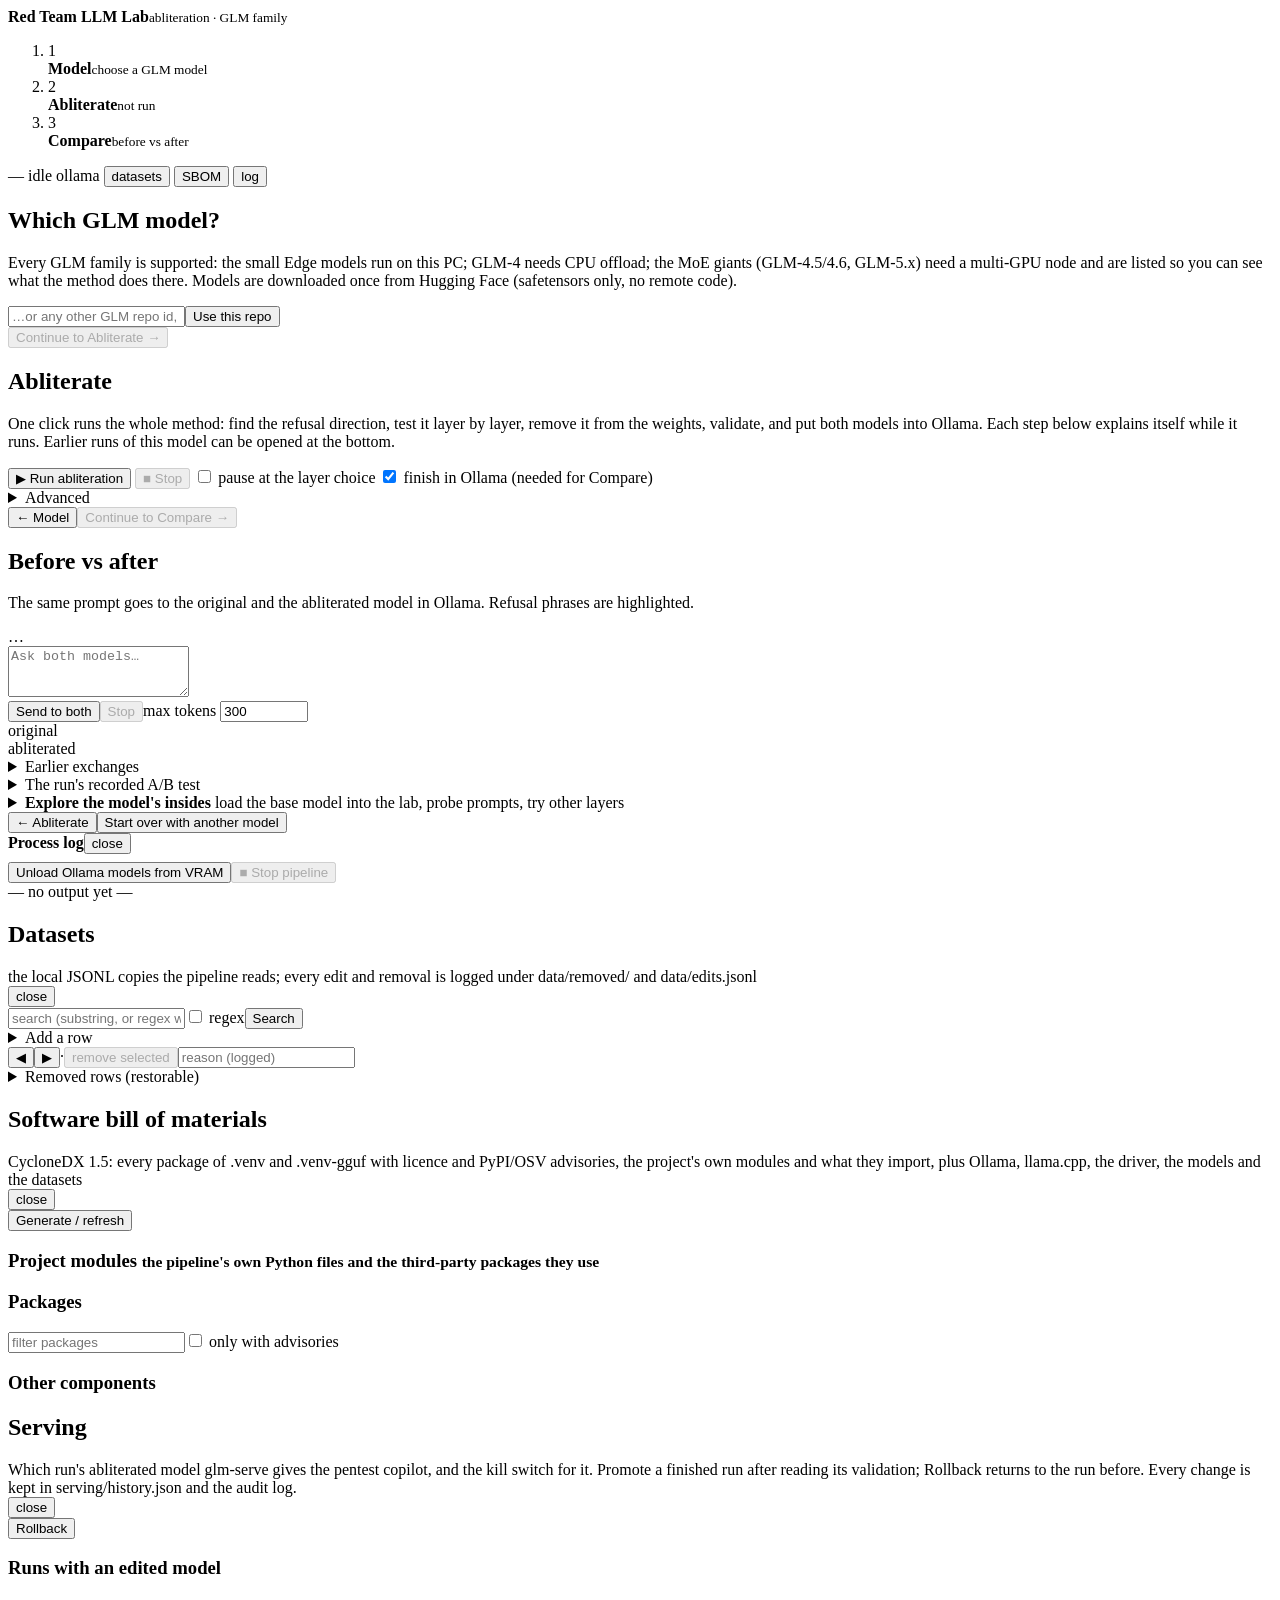
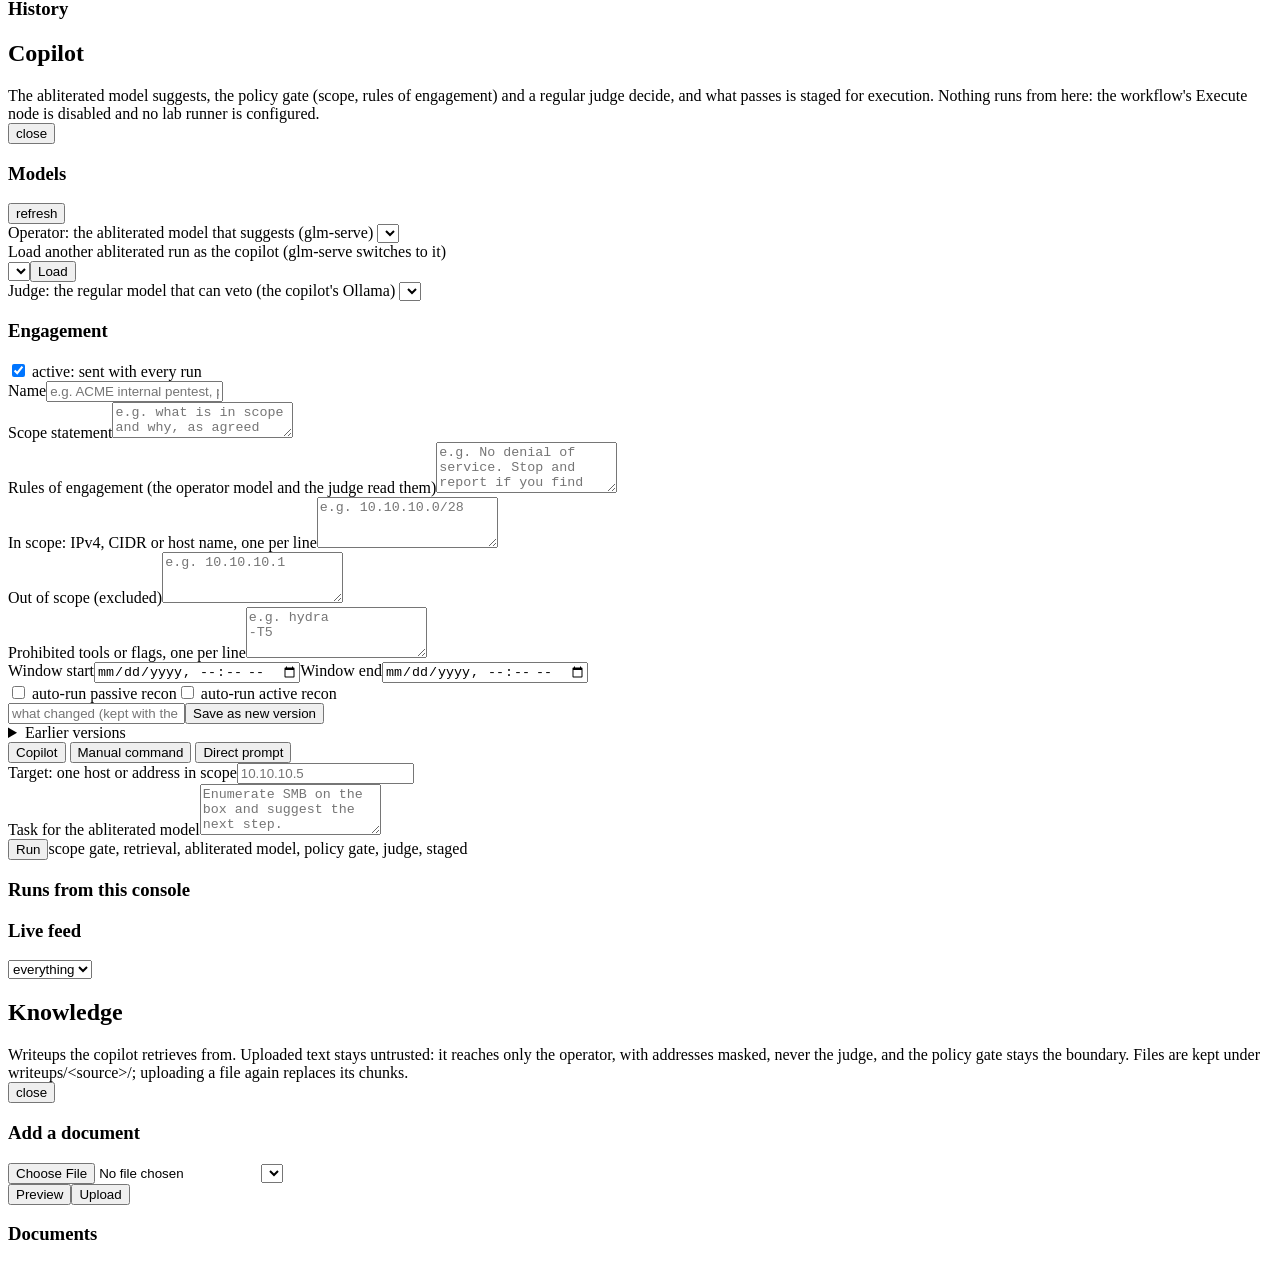
==== app/static/index.html @ 80405870 "console GUI: load an abliterated run as the copilot from the Models card The Models card picked amon" ====
<!doctype html>
<html lang="en">
<head>
<meta charset="utf-8">
<meta name="viewport" content="width=device-width, initial-scale=1">
<title>Red Team LLM Lab</title>
<link rel="stylesheet" href="/static/style.css">
</head>
<body class="wiz">
<div class="tip" id="tip"></div>
<div class="toast" id="toast"></div>

<header class="wizhead">
  <div class="brand"><div class="logo"></div><div><b>Red Team LLM Lab</b><small>abliteration · GLM family</small></div></div>
  <ol class="stages">
    <li data-stage="model"><span class="n">1</span><div><b>Model</b><small id="stModel">choose a GLM model</small></div></li>
    <li data-stage="abl"><span class="n">2</span><div><b>Abliterate</b><small id="stAbl">not run</small></div></li>
    <li data-stage="compare"><span class="n">3</span><div><b>Compare</b><small id="stCmp">before vs after</small></div></li>
  </ol>
  <div class="sysmini">
    <span title="GPU"><span class="dot" id="dotGpu"></span><span id="gpuVal" class="mono">—</span></span>
    <span title="pipeline"><span class="dot" id="dotPipe"></span><span id="sysPipe" class="mono">idle</span></span>
    <span title="Ollama"><span class="dot" id="dotOll"></span>ollama</span>
    <span title="model server (glm-serve): open the kill switch" id="modelMini" style="display:none;cursor:pointer"><span class="dot" id="dotModel"></span><span id="modelVal" class="mono">model</span></span>
    <button class="btn sm" id="dataToggle">datasets</button>
    <button class="btn sm" id="sbomToggle">SBOM</button>
    <button class="btn sm" id="copilotToggle" style="display:none">copilot</button>
    <button class="btn sm" id="knowledgeToggle" style="display:none">knowledge</button>
    <button class="btn sm" id="serveToggle" style="display:none">serving</button>
    <button class="btn sm" id="logToggle">log</button>
  </div>
</header>

<main class="wizmain">

  <!-- ============================================================ 1 model -->
  <section class="stage" id="s-model">
    <h2>Which GLM model?</h2>
    <p class="lead">Every GLM family is supported: the small Edge models run on this PC; GLM-4 needs CPU offload; the MoE giants (GLM-4.5/4.6, GLM-5.x) need a multi-GPU node and are listed so you can see what the method does there. Models are downloaded once from Hugging Face (safetensors only, no remote code).</p>
    <div class="cards" id="modelCards"></div>
    <div class="row" style="margin-top:12px"><input type="text" id="repoInput" placeholder="…or any other GLM repo id, e.g. zai-org/GLM-4.5-Air" style="max-width:460px"><button class="btn" id="useRepo">Use this repo</button></div>
    <div class="card" id="modelDetail" style="display:none"></div>
    <div class="row"><button class="btn primary big" id="toAbl" disabled>Continue to Abliterate →</button></div>
  </section>

  <!-- ============================================================ 2 abliterate -->
  <section class="stage" id="s-abl">
    <h2>Abliterate <span class="mono accent" id="ablModel"></span></h2>
    <p class="lead">One click runs the whole method: find the refusal direction, test it layer by layer, remove it from the weights, validate, and put both models into Ollama. Each step below explains itself while it runs. Earlier runs of this model can be opened at the bottom.</p>
    <div class="card runbox">
      <div class="row">
        <button class="btn primary big" id="runBtn">▶ Run abliteration</button>
        <button class="btn danger" id="stopBtn" disabled>■ Stop</button>
        <label class="small"><input type="checkbox" id="optPause"> pause at the layer choice</label>
        <label class="small"><input type="checkbox" id="optOllama" checked> finish in Ollama (needed for Compare)</label>
        <span class="small" id="runInfo"></span>
      </div>
      <details><summary>Advanced</summary><div class="row">
        <label class="small">device <select id="optDevice"><option value="cuda">cuda (one GPU)</option><option value="auto">auto (multi-GPU / CPU offload)</option><option value="cpu">cpu (no GPU, slow)</option></select></label>
        <label class="small"><input type="checkbox" id="optVerify" checked> reload and validate after the edit</label>
        <label class="small">prompts per group <input type="number" id="optTrain" value="256" min="16" max="2048" style="width:80px"></label>
        <label class="small">test prompts <input type="number" id="optTest" value="16" min="4" max="64" style="width:70px"></label>
        <label class="small">layer range <input type="text" id="optRange" value="0.2-0.8" style="width:80px"></label>
        <label class="small">max new tokens <input type="number" id="optTokens" value="64" min="16" max="256" style="width:70px"></label>
        <label class="small">batch <input type="number" id="optBatch" value="16" min="1" max="64" style="width:60px"></label>
        <label class="small">gen batch <input type="number" id="optGenBatch" value="4" min="1" max="32" style="width:60px"></label>
        <label class="small"><input type="checkbox" id="optRemote"> trust remote code (legacy ChatGLM)</label>
      </div></details>
      <div class="progress"><i id="runBar"></i></div>
    </div>
    <div class="card hero"><div class="inner">
      <div class="text"><div class="stats" id="heroStats"></div></div>
      <div class="stream" id="stream"></div>
    </div></div>
    <div id="guide"></div>
    <div class="card" id="runsBox" style="display:none"><h3>Earlier runs of this model</h3><div class="row"><select id="runSel"></select><span class="small">opening an earlier run only changes what the guide and Compare show</span></div></div>
    <div class="row"><button class="btn" id="backModel">← Model</button><button class="btn primary big" id="toCmp" disabled>Continue to Compare →</button></div>
  </section>

  <!-- ============================================================ 3 compare -->
  <section class="stage" id="s-compare">
    <h2>Before vs after <span class="mono accent" id="cmpModel"></span></h2>
    <p class="lead">The same prompt goes to the original and the abliterated model in Ollama. Refusal phrases are highlighted.</p>
    <div class="card">
      <div class="row"><span id="chatStatus" class="small">…</span></div>
      <div id="chatPresets"></div>
      <textarea id="chatPrompt" rows="3" placeholder="Ask both models…"></textarea>
      <div class="row"><button class="btn primary big" id="chatSend">Send to both</button><button class="btn" id="chatStop" disabled>Stop</button><label class="small">max tokens <input type="number" id="chatTokens" value="300" min="32" max="1024" style="width:80px"></label></div>
      <div class="pair">
        <div class="ans" id="chatBase"><div class="h"><span id="chatBaseLbl">original</span><span id="chatBaseBadge"></span></div><div class="t"></div></div>
        <div class="ans" id="chatAbl"><div class="h"><span id="chatAblLbl">abliterated</span><span id="chatAblBadge"></span></div><div class="t"></div></div>
      </div>
      <details><summary>Earlier exchanges</summary><div id="chatHistBody" class="small">none yet</div></details>
      <details id="chatRecorded"><summary>The run's recorded A/B test</summary><div id="chatRecordedBody"></div></details>
    </div>

    <details class="card explore"><summary><b>Explore the model's insides</b> <span class="small">load the base model into the lab, probe prompts, try other layers</span></summary>
      <div class="row" style="margin-top:10px"><button class="btn primary" id="labLoad">Load base model into the lab</button><button class="btn" id="labUnload">Unload</button><span class="small" id="labInfo"></span></div>
      <h3 style="margin-top:14px">Refusal meter <small>how strongly does each layer's refusal direction light up for a prompt?</small></h3>
      <p class="sub">The last-token activation is projected onto every layer's own direction and scaled between the harmless mean (0) and the harmful mean (1) measured in the run.</p>
      <div id="probePresets"></div>
      <textarea id="probePrompt" rows="2" placeholder="Type any prompt…"></textarea>
      <div class="row"><button class="btn" id="probeBtn">Probe</button><span class="small" id="probeInfo"></span></div>
      <div id="probeOut"></div>
      <h3 style="margin-top:18px">Try a layer live <small>temporary hooks, no weight change</small></h3>
      <div class="row"><label>layer <input type="range" id="tryLayer" min="0" max="39" value="17"> <b class="mono" id="tryLayerVal">17</b></label><label class="small">max tokens <input type="number" id="tryTokens" value="64" min="16" max="200" style="width:70px"></label></div>
      <textarea id="tryPrompts" rows="3"></textarea>
      <div class="row"><button class="btn" id="tryBtn">Generate both</button><span class="small" id="tryInfo"></span></div>
      <div id="tryOut"></div>
    </details>
    <div class="row"><button class="btn" id="backAbl">← Abliterate</button><button class="btn" id="toModelAgain">Start over with another model</button></div>
  </section>
</main>

<!-- ============================================================ log drawer -->
<aside class="drawer" id="drawer">
  <div class="row" style="justify-content:space-between"><b>Process log</b><span class="small" id="pipeInfo"></span><button class="btn sm" id="drawerClose">close</button></div>
  <div class="checks" id="envChecks" style="margin:8px 0"></div>
  <div class="kv small" id="ollInfo"></div>
  <div class="row"><button class="btn sm" id="ollUnload">Unload Ollama models from VRAM</button><button class="btn sm danger" id="pipeStop" disabled>■ Stop pipeline</button></div>
  <div class="console" id="console">— no output yet —</div>
</aside>


<!-- ============================================================ datasets panel -->
<section class="panel" id="dataPanel"><div class="inner">
  <div class="row" style="justify-content:space-between"><div><h2>Datasets</h2><div class="small">the local JSONL copies the pipeline reads; every edit and removal is logged under <span class="mono">data/removed/</span> and <span class="mono">data/edits.jsonl</span></div></div><button class="btn sm" id="dataClose">close</button></div>
  <div class="tabs" id="dataTabs"></div>
  <div class="card" id="dataMeta"></div>
  <div class="card">
    <div class="row"><input type="text" id="dataQ" placeholder="search (substring, or regex with the box ticked)" style="max-width:520px"><label class="small"><input type="checkbox" id="dataRegex"> regex</label><select id="dataSource" style="display:none"></select><button class="btn" id="dataSearch">Search</button><span class="small" id="dataCount"></span></div>
    <details><summary>Add a row</summary><div id="dataAddBox"></div></details>
    <div class="pager"><button class="btn sm" id="dataPrev">◀</button><span id="dataPage"></span><button class="btn sm" id="dataNext">▶</button><span class="small">·</span><button class="btn sm danger" id="dataRemoveSel" disabled>remove selected</button><input type="text" id="dataReason" placeholder="reason (logged)" style="max-width:260px"></div>
    <div id="dataRows"></div>
  </div>
  <details class="card"><summary>Removed rows (restorable)</summary><div id="dataRemoved"></div></details>
</div></section>

<!-- ============================================================ SBOM panel -->
<section class="panel" id="sbomPanel"><div class="inner">
  <div class="row" style="justify-content:space-between"><div><h2>Software bill of materials</h2><div class="small">CycloneDX 1.5: every package of <span class="mono">.venv</span> and <span class="mono">.venv-gguf</span> with licence and PyPI/OSV advisories, the project's own modules and what they import, plus Ollama, llama.cpp, the driver, the models and the datasets</div></div><button class="btn sm" id="sbomClose">close</button></div>
  <div class="card"><div class="row"><button class="btn primary" id="sbomGen">Generate / refresh</button><span class="small" id="sbomInfo"></span></div><div id="sbomSummary"></div></div>
  <div class="card"><h3>Project modules <small>the pipeline's own Python files and the third-party packages they use</small></h3><div id="sbomModules"></div></div>
  <div class="card"><h3>Packages</h3><div class="row"><input type="text" id="sbomQ" placeholder="filter packages" style="max-width:300px"><label class="small"><input type="checkbox" id="sbomVulnOnly"> only with advisories</label></div><div id="sbomPackages"></div></div>
  <div class="card"><h3>Other components</h3><div id="sbomExtra"></div></div>
</div></section>

<!-- ============================================================ serving panel (Kubernetes only) -->
<section class="panel" id="servePanel"><div class="inner">
  <div class="row" style="justify-content:space-between"><div><h2>Serving</h2><div class="small">Which run's abliterated model glm-serve gives the pentest copilot, and the kill switch for it. Promote a finished run after reading its validation; Rollback returns to the run before. Every change is kept in <span class="mono">serving/history.json</span> and the audit log.</div></div><button class="btn sm" id="serveClose">close</button></div>
  <div class="card" id="ctlCard" style="display:none">
    <div class="row" style="justify-content:space-between;align-items:flex-start;margin-top:0"><div><h3>Model server</h3><div id="ctlState" class="small"></div></div>
      <div class="row ctlbtns" style="margin:0"><button class="btn danger solid" id="ctlKill">Kill</button><button class="btn" id="ctlIsolate">Isolate</button><button class="btn" id="ctlRelease">Release</button><button class="btn" id="ctlStart">Start</button></div></div>
    <input type="text" id="ctlReason" maxlength="500" placeholder="reason (optional, goes into the audit log)">
    <div class="small" style="margin-top:8px"><b>Kill</b> cuts the network, scales glm-serve to 0 and deletes its pod at once. <b>Isolate</b> cuts the network while the model keeps running; <b>Release</b> reopens it. <b>Start</b> brings a killed or stopped model back: a large model takes minutes to load. A response already streaming can outlive Isolate; Kill ends it.</div>
    <div id="ctlResult"></div>
  </div>
  <div class="card"><div id="serveNow"></div><div class="row"><button class="btn" id="serveRollback">Rollback</button><span class="small" id="serveInfo"></span></div></div>
  <div class="card"><h3>Runs with an edited model</h3><div id="serveRuns"></div></div>
  <div class="card"><h3>History</h3><div id="serveHist"></div></div>
  <div class="card" id="auditCard" style="display:none"><h3>Audit log</h3><div class="small">Kill / Isolate / Release / Start and every Promote / Rollback, with who asked: <span class="mono">workspace/audit/YYYY-MM-DD.jsonl</span>, and a copy in the console's container log.</div><div id="auditList"></div></div>
</div></section>
<section class="panel" id="copilotPanel"><div class="inner">
  <div class="row" style="justify-content:space-between"><div><h2>Copilot</h2><div class="small">The abliterated model suggests, the policy gate (scope, rules of engagement) and a regular judge decide, and what passes is staged for execution. Nothing runs from here: the workflow's Execute node is disabled and no lab runner is configured.</div></div><button class="btn sm" id="copilotClose">close</button></div>
  <div class="cp-top">
    <div class="card" id="cpModelsCard">
      <div class="row cp-head"><h3>Models</h3><button class="btn sm" id="cpModelsRefresh" title="ask glm-serve and the copilot's Ollama again">refresh</button></div>
      <label class="small" for="cpOpModel">Operator: the abliterated model that suggests (glm-serve)</label>
      <select id="cpOpModel" class="cp-select"></select>
      <div class="small" id="cpOpInfo"></div>
      <label class="small" for="cpLoadRun">Load another abliterated run as the copilot (glm-serve switches to it)</label>
      <div class="cp-loadrow"><select id="cpLoadRun" class="cp-select"></select><button class="btn sm" id="cpLoad">Load</button></div>
      <div class="small" id="cpLoadInfo"></div>
      <label class="small" for="cpJudgeModel">Judge: the regular model that can veto (the copilot's Ollama)</label>
      <select id="cpJudgeModel" class="cp-select"></select>
      <div class="small" id="cpJudgeInfo"></div>
    </div>
    <div class="card" id="cpEngCard">
      <div class="row cp-head"><h3>Engagement <small id="cpEngVer"></small></h3><label class="small cp-check"><input type="checkbox" id="engActive" checked> active: sent with every run</label></div>
      <div class="small" id="cpEngCeiling"></div>
      <div class="cp-eng-grid">
        <div class="span2"><label class="small" for="engName">Name</label><input type="text" id="engName" maxlength="120" placeholder="e.g. ACME internal pentest, phase 2"></div>
        <div class="span2"><label class="small" for="engScopeStmt">Scope statement</label><textarea id="engScopeStmt" rows="2" maxlength="4000" placeholder="e.g. what is in scope and why, as agreed with the client"></textarea></div>
        <div class="span2"><label class="small" for="engRoe">Rules of engagement (the operator model and the judge read them)</label><textarea id="engRoe" rows="3" maxlength="8000" placeholder="e.g. No denial of service. Stop and report if you find personal data. No changes to production accounts."></textarea></div>
        <div><label class="small" for="engIn">In scope: IPv4, CIDR or host name, one per line</label><textarea id="engIn" rows="3" class="mono" placeholder="e.g. 10.10.10.0/28"></textarea></div>
        <div><label class="small" for="engOut">Out of scope (excluded)</label><textarea id="engOut" rows="3" class="mono" placeholder="e.g. 10.10.10.1"></textarea></div>
        <div><label class="small" for="engProhibited">Prohibited tools or flags, one per line</label><textarea id="engProhibited" rows="3" class="mono" placeholder="e.g. hydra&#10;-T5"></textarea></div>
        <div><label class="small" for="engStart">Window start</label><input type="datetime-local" id="engStart"><label class="small" for="engEnd">Window end</label><input type="datetime-local" id="engEnd"><div class="small" id="engTz"></div></div>
        <div class="span2 cp-flags"><label class="small cp-check"><input type="checkbox" id="engAutoPassive"> auto-run passive recon</label><label class="small cp-check"><input type="checkbox" id="engAutoActive"> auto-run active recon</label><span class="small" id="engAutoCap"></span></div>
      </div>
      <div class="row"><input type="text" id="engNote" maxlength="300" placeholder="what changed (kept with the version)" class="cp-note"><button class="btn primary" id="engSave">Save as new version</button></div>
      <details id="engVersions"><summary class="small">Earlier versions</summary><div id="engVersionList" class="small"></div></details>
    </div>
  </div>
  <div class="cp-grid">
    <div>
      <div class="card">
        <div class="cp-modes" role="tablist" aria-label="how to ask">
          <button role="tab" data-mode="copilot" aria-selected="true" class="active">Copilot</button>
          <button role="tab" data-mode="manual" aria-selected="false">Manual command</button>
          <button role="tab" data-mode="direct" aria-selected="false">Direct prompt</button>
        </div>
        <div id="cpConn" class="small cp-mode" data-for="copilot manual"></div>
        <div class="cp-mode" data-for="copilot manual"><label class="small" for="cpTarget">Target: one host or address in scope</label><input type="text" id="cpTarget" maxlength="253" placeholder="10.10.10.5" autocomplete="off" spellcheck="false"></div>
        <div class="cp-mode" data-for="copilot">
          <label class="small" for="cpTask">Task for the abliterated model</label><textarea id="cpTask" rows="3" maxlength="2000" placeholder="Enumerate SMB on the box and suggest the next step."></textarea>
          <div class="row"><button class="btn primary" id="cpRun">Run</button><span class="small">scope gate, retrieval, abliterated model, policy gate, judge, staged</span></div>
        </div>
        <div class="cp-mode" data-for="manual" hidden>
          <label class="small" for="cpCommand">Command, one line: the same policy gate and judge check it, no model is asked</label><input type="text" id="cpCommand" maxlength="2000" placeholder="nmap -sV -p 139,445 10.10.10.5" autocomplete="off" spellcheck="false" class="mono">
          <label class="small" for="cpWhy">Why (optional; the judge reads it)</label><input type="text" id="cpWhy" maxlength="2000" placeholder="SMB versions before choosing an exploit">
          <div class="row"><button class="btn primary" id="cpCheck">Check and stage</button><span class="small">scope gate, policy gate, judge, staged</span></div>
        </div>
        <div class="cp-mode" data-for="direct" hidden>
          <div class="small">Straight to the operator model chosen above, without the copilot, the policy gate or the judge: model testing. Every prompt and answer goes into the audit log.</div>
          <textarea id="cpPrompt" rows="3" maxlength="20000" placeholder="Ask the model anything"></textarea>
          <div class="row"><button class="btn" id="cpSend">Send</button><label class="small" for="cpMax">max tokens</label><input type="number" id="cpMax" value="512" min="1" max="4096" style="width:90px"><button class="btn sm" id="cpUseCmd" disabled title="take the command out of the answer into Manual command, where the gates check it">Use as command</button><span class="small" id="cpPromptInfo"></span></div>
          <pre id="cpAnswer" class="cp-answer"></pre>
        </div>
      </div>
      <div class="card" id="cpRunCard" style="display:none">
        <div class="row" style="justify-content:space-between;margin-top:0"><h3 id="cpRunTitle">Run</h3><button class="btn danger" id="cpStop">Stop run</button></div>
        <div id="cpFlow" class="cp-flow" aria-live="polite"></div>
        <div id="cpStaged"></div>
        <details><summary class="small">Every event of this run</summary><div id="cpEvents" class="cp-events"></div></details>
      </div>
      <div class="card"><h3>Runs from this console</h3><div id="cpRuns"></div></div>
    </div>
    <div>
      <div class="card"><div class="row" style="justify-content:space-between;margin-top:0"><h3>Live feed</h3><select id="cpFeedSrc" aria-label="feed source"><option value="">everything</option><option>copilot</option><option>model</option><option>pipeline</option><option>control</option><option>serving</option></select></div>
        <div id="cpFeed" class="cp-events"></div>
      </div>
    </div>
  </div>
</div></section>
<section class="panel" id="knowledgePanel"><div class="inner">
  <div class="row" style="justify-content:space-between"><div><h2>Knowledge</h2><div class="small">Writeups the copilot retrieves from. Uploaded text stays untrusted: it reaches only the operator, with addresses masked, never the judge, and the policy gate stays the boundary. Files are kept under <span class="mono">writeups/&lt;source&gt;/</span>; uploading a file again replaces its chunks.</div></div><button class="btn sm" id="knowledgeClose">close</button></div>
  <div class="card"><h3>Add a document</h3>
    <div class="row"><input type="file" id="knFile" accept=".md,.markdown,.txt,.rst,.html,.htm,.pdf" aria-label="document"><select id="knSource" aria-label="source"></select></div>
    <div class="small" id="knSourceInfo"></div>
    <div class="row"><button class="btn" id="knPreview">Preview</button><button class="btn primary" id="knUpload">Upload</button><span class="small" id="knInfo"></span></div>
    <div id="knPreviewOut"></div>
  </div>
  <div class="card"><div class="row" style="justify-content:space-between;margin-top:0"><h3>Documents</h3><span class="small" id="knStore"></span></div><div id="knDocs"></div></div>
</div></section>

<script src="/static/guide.js"></script>
<script src="/static/app.js"></script>
</body>
</html>
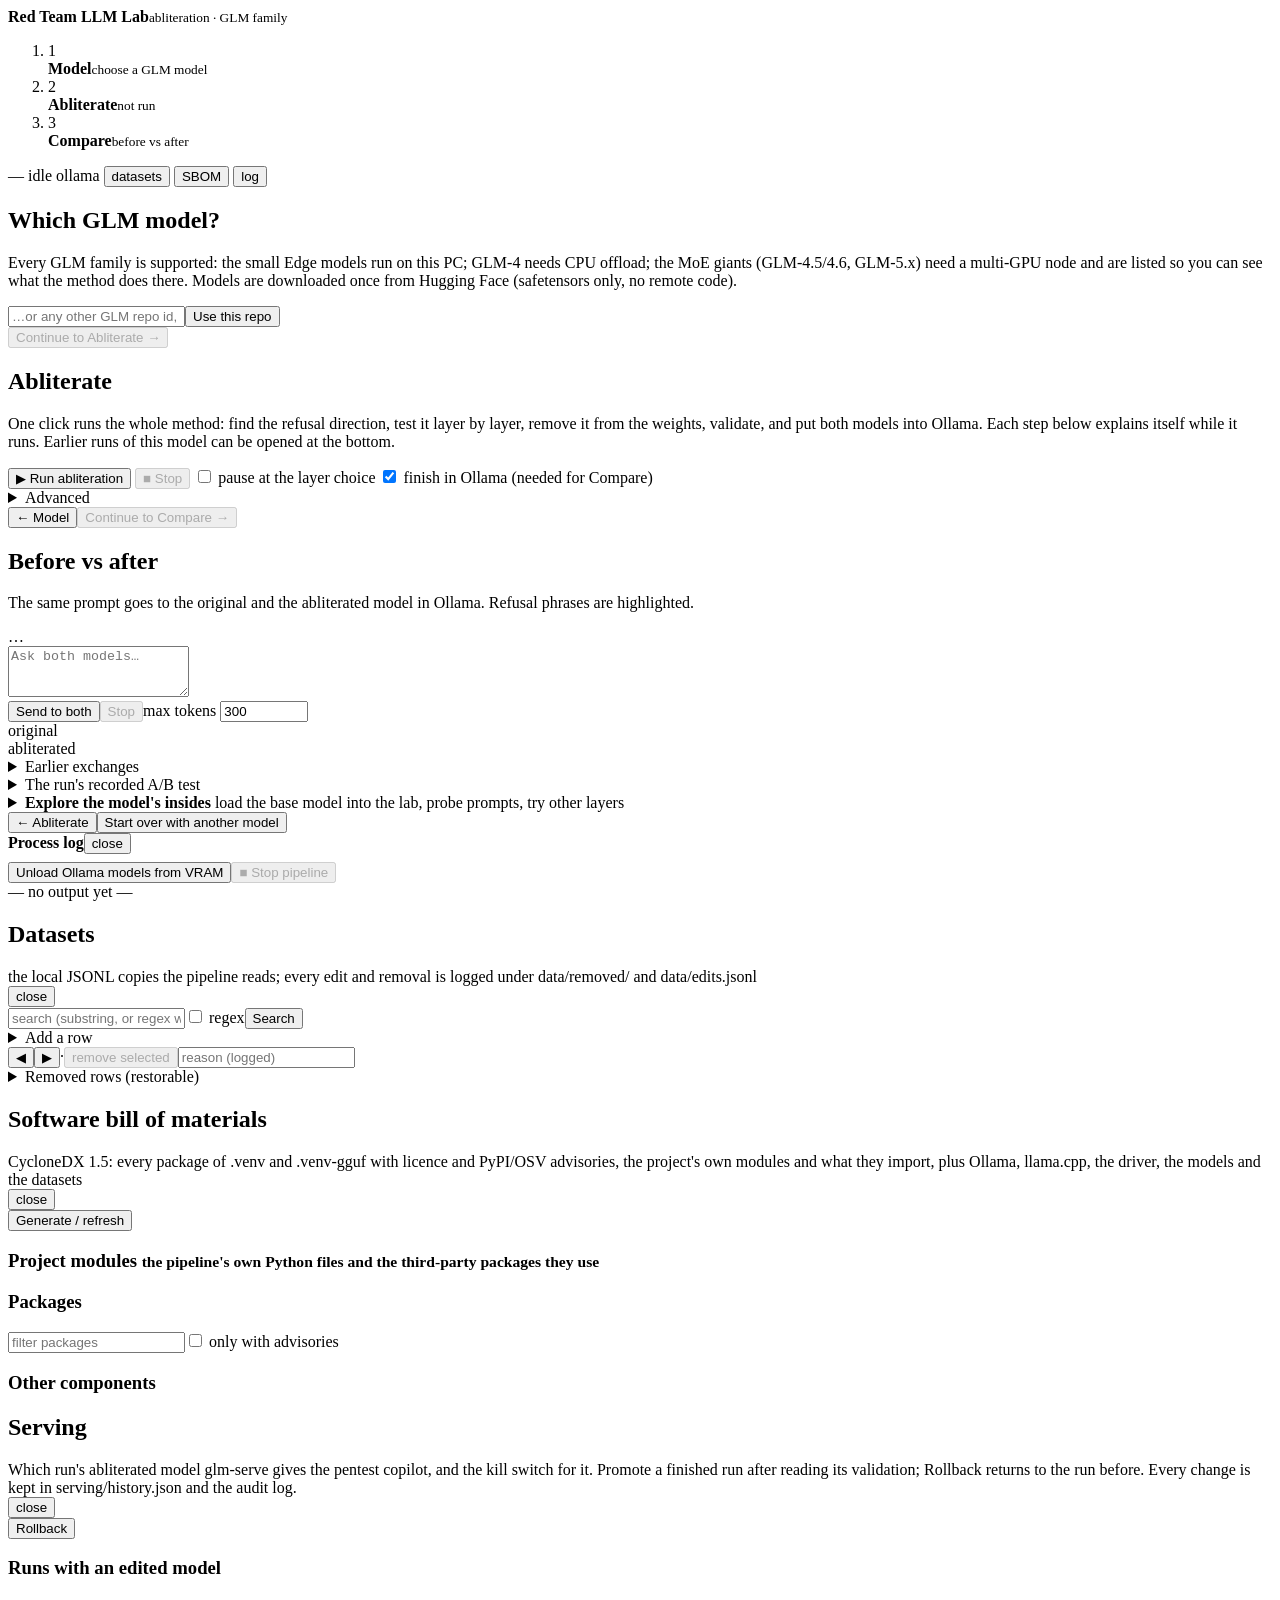
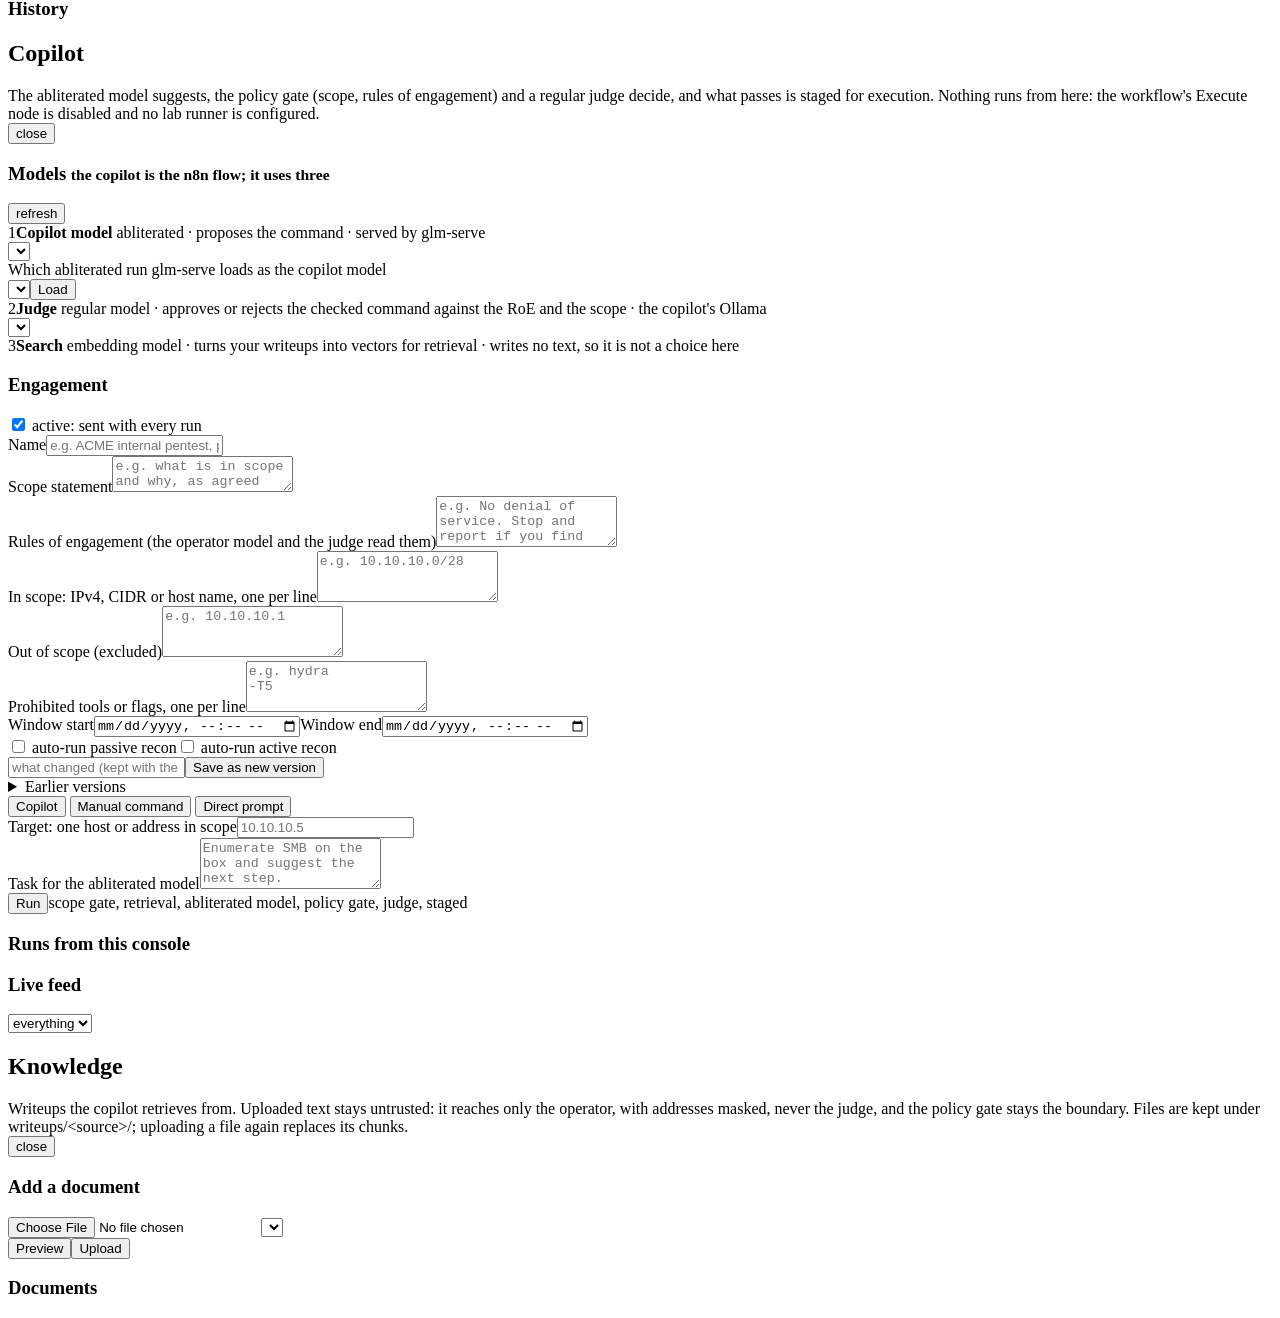
==== commit 62930589: "copilot: the Models card names the three roles; the judge always sees the scope - "Which one is the " ====
--- a/app/static/index.html
+++ b/app/static/index.html
@@ -164,16 +164,17 @@
   <div class="row" style="justify-content:space-between"><div><h2>Copilot</h2><div class="small">The abliterated model suggests, the policy gate (scope, rules of engagement) and a regular judge decide, and what passes is staged for execution. Nothing runs from here: the workflow's Execute node is disabled and no lab runner is configured.</div></div><button class="btn sm" id="copilotClose">close</button></div>
   <div class="cp-top">
     <div class="card" id="cpModelsCard">
-      <div class="row cp-head"><h3>Models</h3><button class="btn sm" id="cpModelsRefresh" title="ask glm-serve and the copilot's Ollama again">refresh</button></div>
-      <label class="small" for="cpOpModel">Operator: the abliterated model that suggests (glm-serve)</label>
-      <select id="cpOpModel" class="cp-select"></select>
+      <div class="row cp-head"><h3>Models <small>the copilot is the n8n flow; it uses three</small></h3><button class="btn sm" id="cpModelsRefresh" title="ask glm-serve and the copilot's Ollama again">refresh</button></div>
+      <div class="cp-role"><span class="cp-num">1</span><b>Copilot model</b> <span class="small">abliterated · proposes the command · served by glm-serve</span></div>
+      <select id="cpOpModel" class="cp-select" aria-label="copilot model"></select>
       <div class="small" id="cpOpInfo"></div>
-      <label class="small" for="cpLoadRun">Load another abliterated run as the copilot (glm-serve switches to it)</label>
+      <label class="small" for="cpLoadRun">Which abliterated run glm-serve loads as the copilot model</label>
       <div class="cp-loadrow"><select id="cpLoadRun" class="cp-select"></select><button class="btn sm" id="cpLoad">Load</button></div>
       <div class="small" id="cpLoadInfo"></div>
-      <label class="small" for="cpJudgeModel">Judge: the regular model that can veto (the copilot's Ollama)</label>
-      <select id="cpJudgeModel" class="cp-select"></select>
+      <div class="cp-role"><span class="cp-num">2</span><b>Judge</b> <span class="small">regular model · approves or rejects the checked command against the RoE and the scope · the copilot's Ollama</span></div>
+      <select id="cpJudgeModel" class="cp-select" aria-label="judge model"></select>
       <div class="small" id="cpJudgeInfo"></div>
+      <div class="cp-role"><span class="cp-num">3</span><b>Search</b> <span class="small" id="cpEmbedInfo">embedding model · turns your writeups into vectors for retrieval · writes no text, so it is not a choice here</span></div>
     </div>
     <div class="card" id="cpEngCard">
       <div class="row cp-head"><h3>Engagement <small id="cpEngVer"></small></h3><label class="small cp-check"><input type="checkbox" id="engActive" checked> active: sent with every run</label></div>
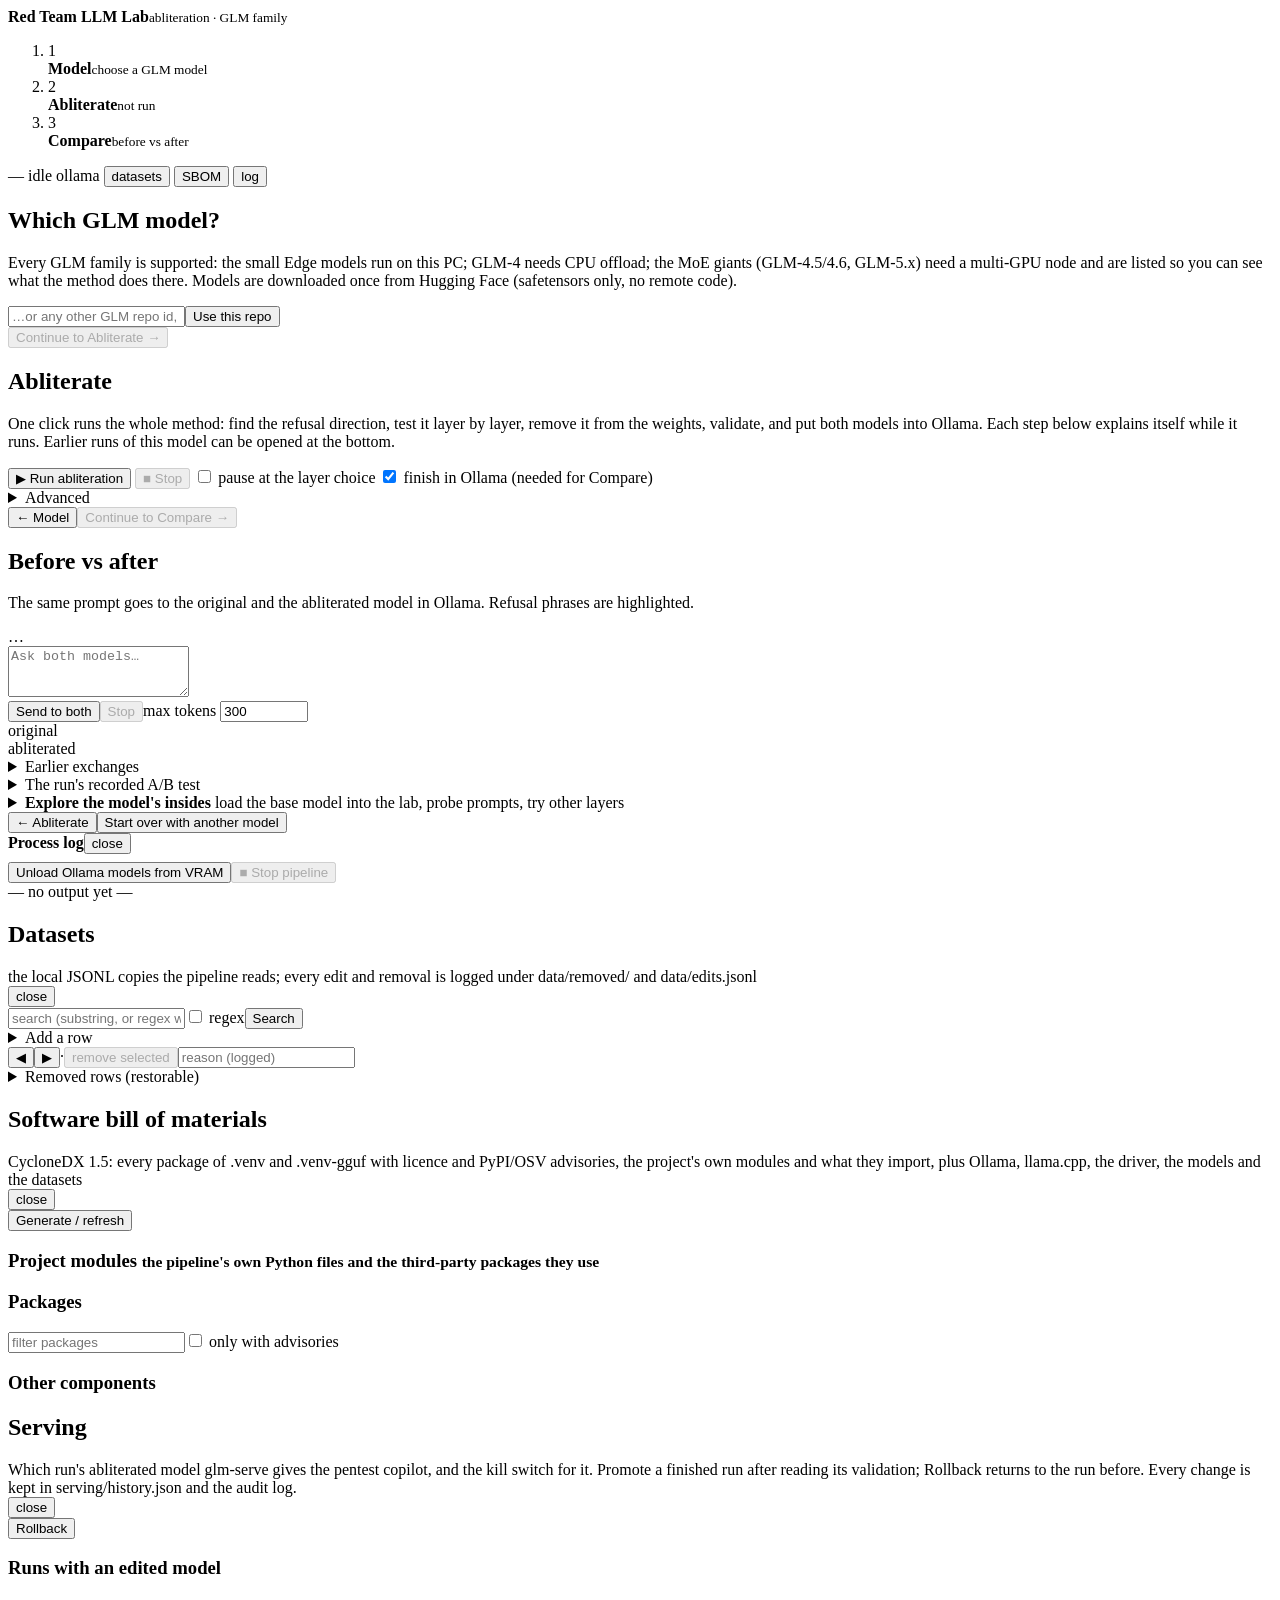
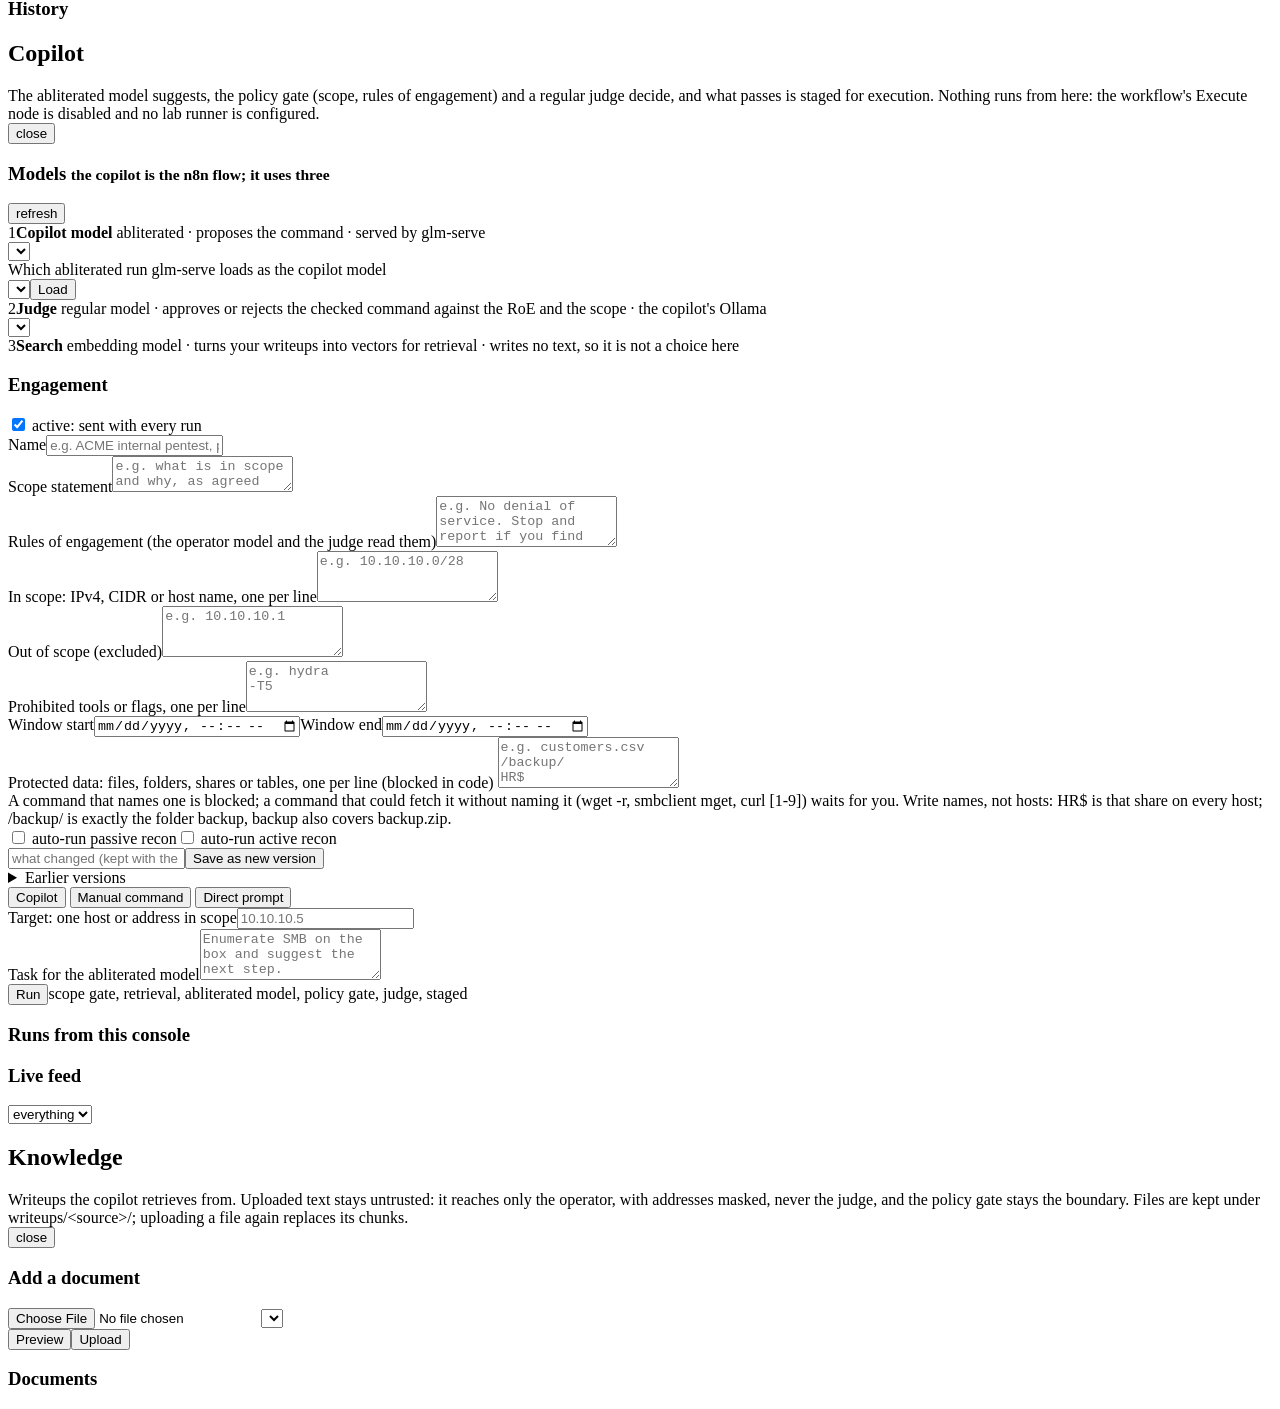
==== commit 97902f18: "engagement: Protected data, enforced by the policy gate in code; console validation, hints and run c" ====
--- a/app/static/index.html
+++ b/app/static/index.html
@@ -179,6 +179,7 @@
     <div class="card" id="cpEngCard">
       <div class="row cp-head"><h3>Engagement <small id="cpEngVer"></small></h3><label class="small cp-check"><input type="checkbox" id="engActive" checked> active: sent with every run</label></div>
       <div class="small" id="cpEngCeiling"></div>
+      <div id="engHints"></div>
       <div class="cp-eng-grid">
         <div class="span2"><label class="small" for="engName">Name</label><input type="text" id="engName" maxlength="120" placeholder="e.g. ACME internal pentest, phase 2"></div>
         <div class="span2"><label class="small" for="engScopeStmt">Scope statement</label><textarea id="engScopeStmt" rows="2" maxlength="4000" placeholder="e.g. what is in scope and why, as agreed with the client"></textarea></div>
@@ -187,6 +188,9 @@
         <div><label class="small" for="engOut">Out of scope (excluded)</label><textarea id="engOut" rows="3" class="mono" placeholder="e.g. 10.10.10.1"></textarea></div>
         <div><label class="small" for="engProhibited">Prohibited tools or flags, one per line</label><textarea id="engProhibited" rows="3" class="mono" placeholder="e.g. hydra&#10;-T5"></textarea></div>
         <div><label class="small" for="engStart">Window start</label><input type="datetime-local" id="engStart"><label class="small" for="engEnd">Window end</label><input type="datetime-local" id="engEnd"><div class="small" id="engTz"></div></div>
+        <div class="span2"><label class="small" for="engProtected">Protected data: files, folders, shares or tables, one per line (blocked in code)</label>
+          <textarea id="engProtected" rows="3" class="mono" placeholder="e.g. customers.csv&#10;/backup/&#10;HR$&#10;*.kdbx"></textarea>
+          <div class="small">A command that names one is blocked; a command that could fetch it without naming it (wget -r, smbclient mget, curl [1-9]) waits for you. Write names, not hosts: HR$ is that share on every host; /backup/ is exactly the folder backup, backup also covers backup.zip.</div></div>
         <div class="span2 cp-flags"><label class="small cp-check"><input type="checkbox" id="engAutoPassive"> auto-run passive recon</label><label class="small cp-check"><input type="checkbox" id="engAutoActive"> auto-run active recon</label><span class="small" id="engAutoCap"></span></div>
       </div>
       <div class="row"><input type="text" id="engNote" maxlength="300" placeholder="what changed (kept with the version)" class="cp-note"><button class="btn primary" id="engSave">Save as new version</button></div>
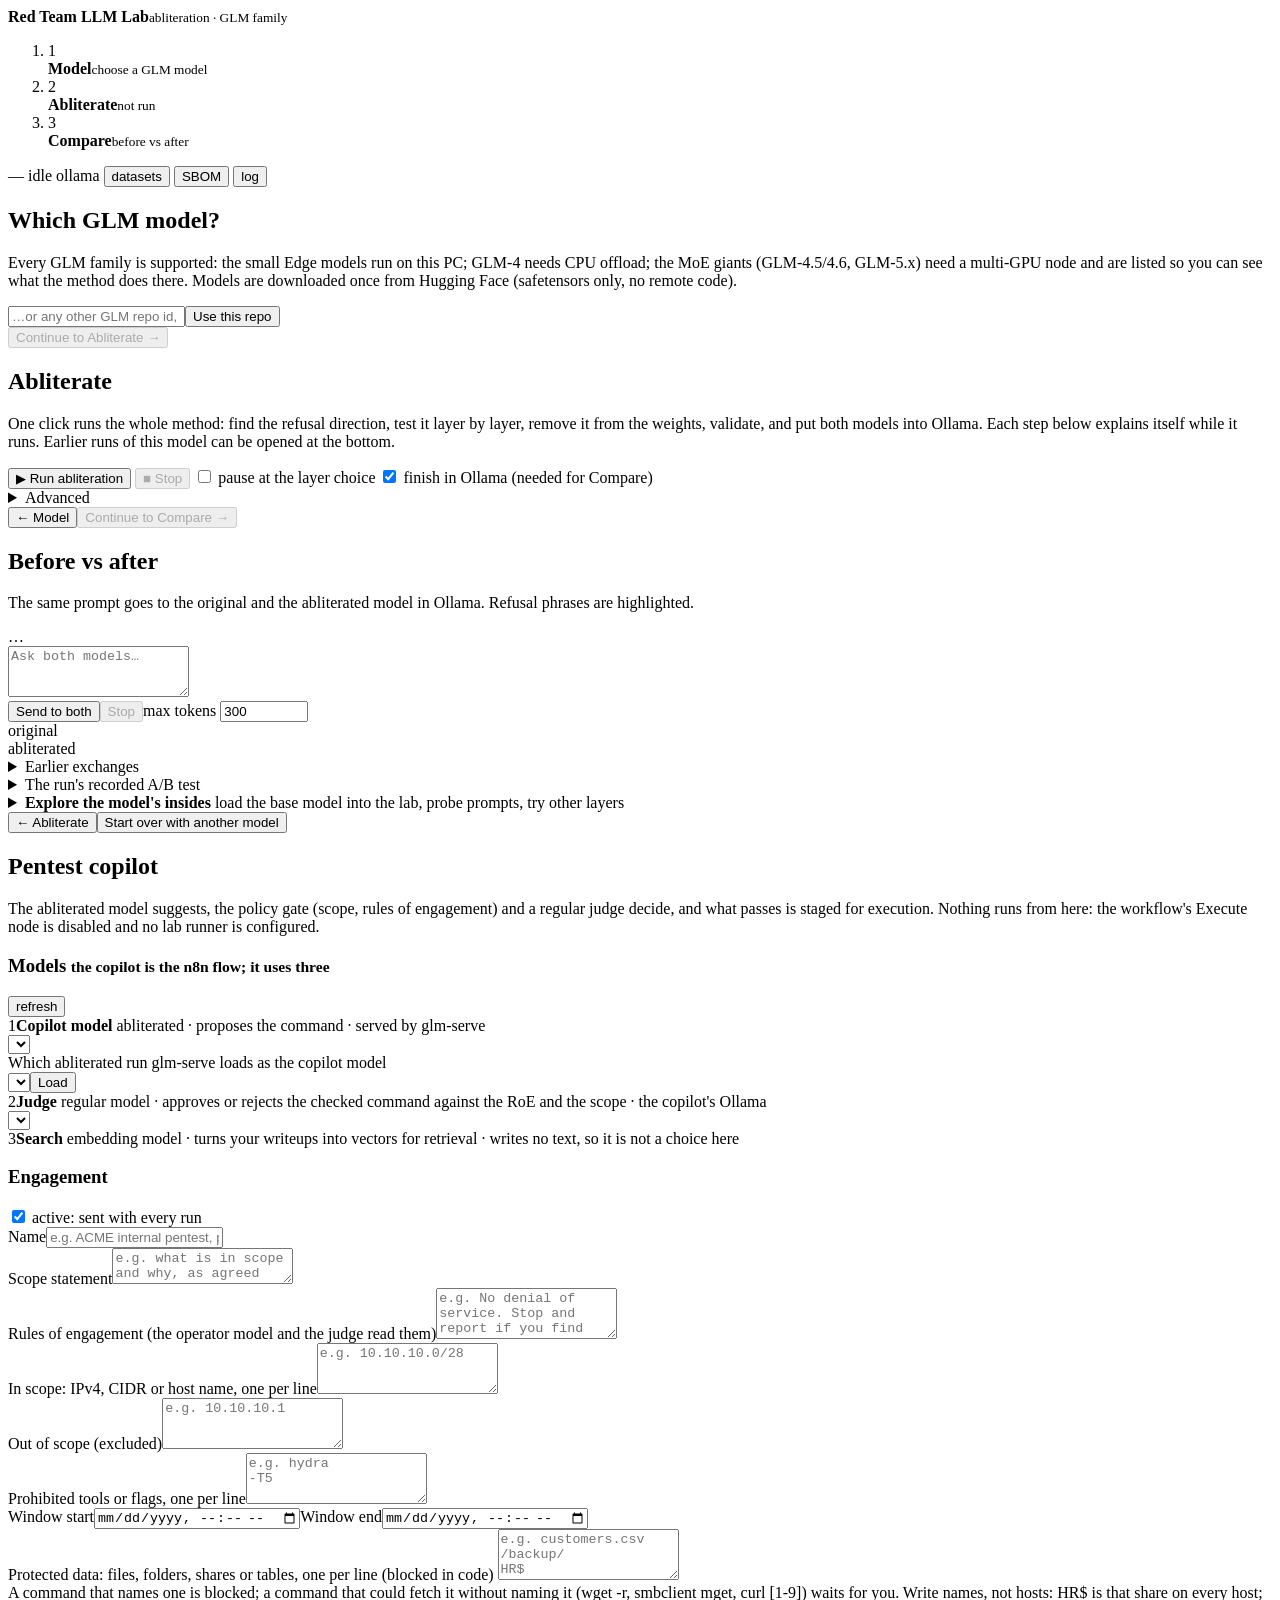
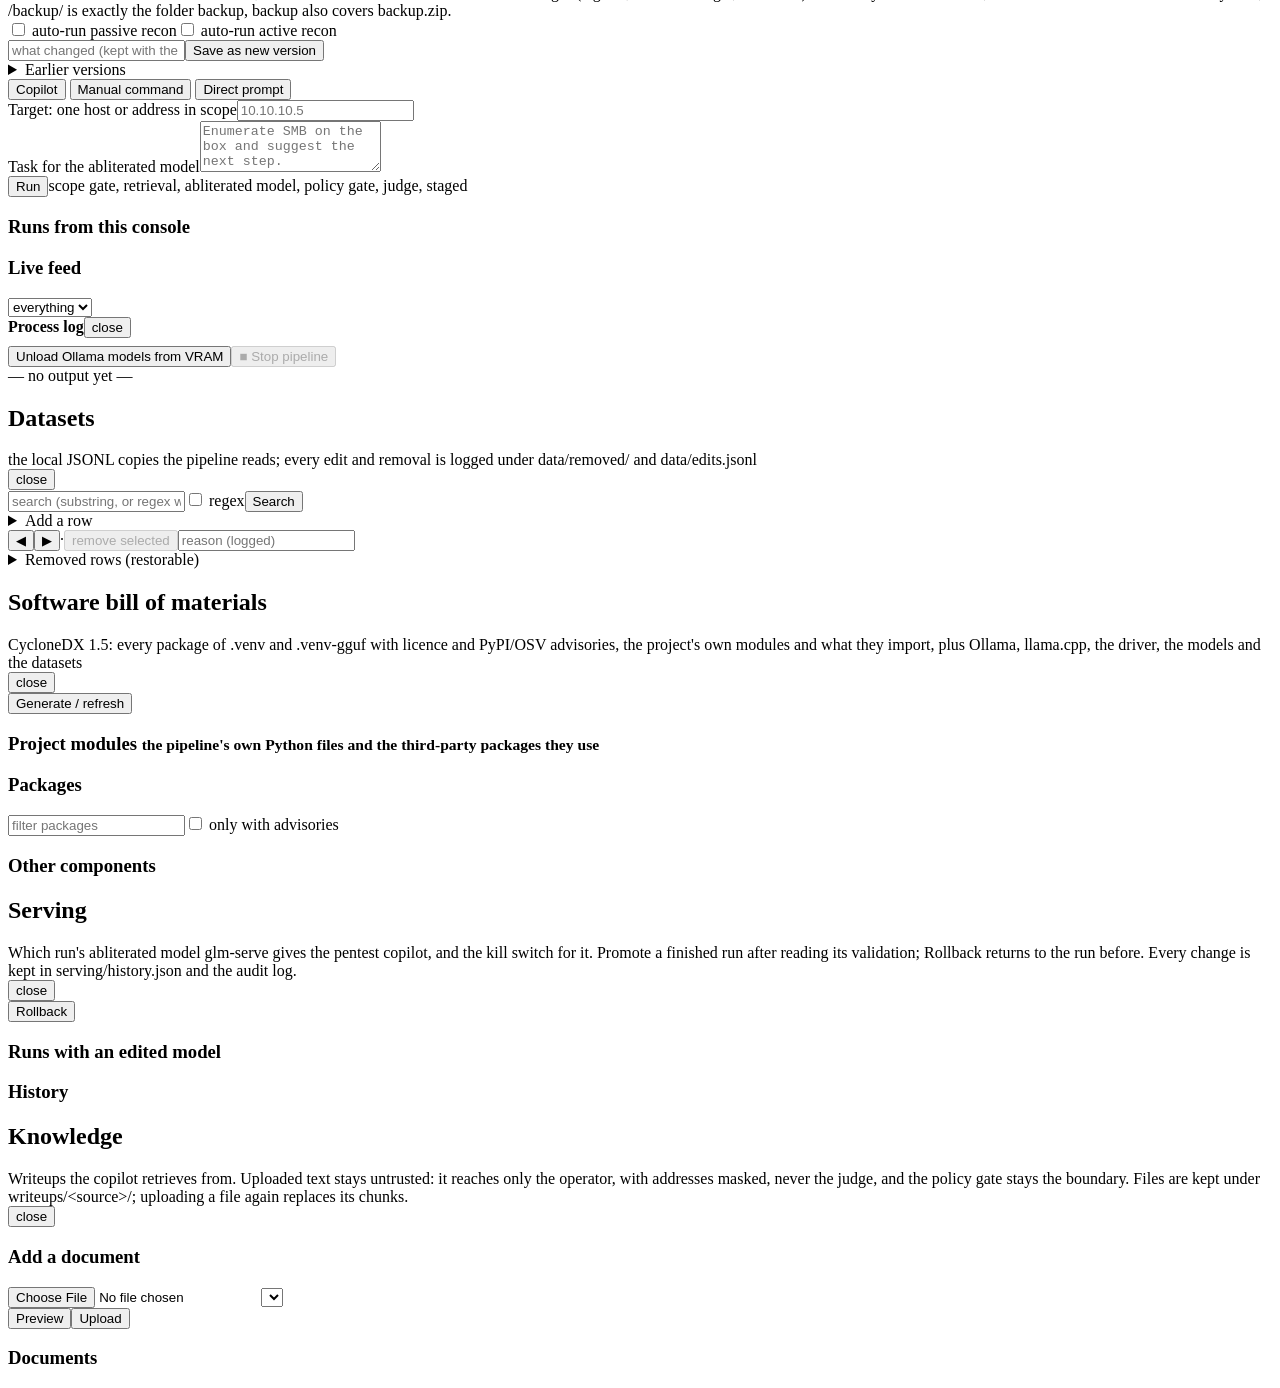
==== commit b86457eb: "Console: the copilot becomes step 4 "Pentest" in the header The copilot panel (header button "copilo" ====
--- a/app/static/index.html
+++ b/app/static/index.html
@@ -12,10 +12,11 @@
 
 <header class="wizhead">
   <div class="brand"><div class="logo"></div><div><b>Red Team LLM Lab</b><small>abliteration · GLM family</small></div></div>
-  <ol class="stages">
-    <li data-stage="model"><span class="n">1</span><div><b>Model</b><small id="stModel">choose a GLM model</small></div></li>
-    <li data-stage="abl"><span class="n">2</span><div><b>Abliterate</b><small id="stAbl">not run</small></div></li>
-    <li data-stage="compare"><span class="n">3</span><div><b>Compare</b><small id="stCmp">before vs after</small></div></li>
+  <ol class="stages" role="tablist" aria-label="steps">
+    <li data-stage="model" role="tab" tabindex="0" aria-selected="false"><span class="n">1</span><div><b>Model</b><small id="stModel">choose a GLM model</small></div></li>
+    <li data-stage="abl" role="tab" tabindex="0" aria-selected="false"><span class="n">2</span><div><b>Abliterate</b><small id="stAbl">not run</small></div></li>
+    <li data-stage="compare" role="tab" tabindex="0" aria-selected="false"><span class="n">3</span><div><b>Compare</b><small id="stCmp">before vs after</small></div></li>
+    <li data-stage="pentest" role="tab" tabindex="0" aria-selected="false" style="display:none"><span class="n">4</span><div><b>Pentest</b><small id="stPentest">copilot · engagement</small></div></li>
   </ol>
   <div class="sysmini">
     <span title="GPU"><span class="dot" id="dotGpu"></span><span id="gpuVal" class="mono">—</span></span>
@@ -24,7 +25,6 @@
     <span title="model server (glm-serve): open the kill switch" id="modelMini" style="display:none;cursor:pointer"><span class="dot" id="dotModel"></span><span id="modelVal" class="mono">model</span></span>
     <button class="btn sm" id="dataToggle">datasets</button>
     <button class="btn sm" id="sbomToggle">SBOM</button>
-    <button class="btn sm" id="copilotToggle" style="display:none">copilot</button>
     <button class="btn sm" id="knowledgeToggle" style="display:none">knowledge</button>
     <button class="btn sm" id="serveToggle" style="display:none">serving</button>
     <button class="btn sm" id="logToggle">log</button>
@@ -110,6 +110,87 @@
     </details>
     <div class="row"><button class="btn" id="backAbl">← Abliterate</button><button class="btn" id="toModelAgain">Start over with another model</button></div>
   </section>
+
+  <!-- ============================================================ 4 pentest (the copilot: shown once n8n is connected) -->
+  <section class="stage" id="s-pentest">
+    <h2>Pentest copilot</h2>
+    <p class="lead">The abliterated model suggests, the policy gate (scope, rules of engagement) and a regular judge decide, and what passes is staged for execution. Nothing runs from here: the workflow's Execute node is disabled and no lab runner is configured.</p>
+    <div class="cp-top">
+      <div class="card" id="cpModelsCard">
+        <div class="row cp-head"><h3>Models <small>the copilot is the n8n flow; it uses three</small></h3><button class="btn sm" id="cpModelsRefresh" title="ask glm-serve and the copilot's Ollama again">refresh</button></div>
+        <div class="cp-role"><span class="cp-num">1</span><b>Copilot model</b> <span class="small">abliterated · proposes the command · served by glm-serve</span></div>
+        <select id="cpOpModel" class="cp-select" aria-label="copilot model"></select>
+        <div class="small" id="cpOpInfo"></div>
+        <label class="small" for="cpLoadRun">Which abliterated run glm-serve loads as the copilot model</label>
+        <div class="cp-loadrow"><select id="cpLoadRun" class="cp-select"></select><button class="btn sm" id="cpLoad">Load</button></div>
+        <div class="small" id="cpLoadInfo"></div>
+        <div class="cp-role"><span class="cp-num">2</span><b>Judge</b> <span class="small">regular model · approves or rejects the checked command against the RoE and the scope · the copilot's Ollama</span></div>
+        <select id="cpJudgeModel" class="cp-select" aria-label="judge model"></select>
+        <div class="small" id="cpJudgeInfo"></div>
+        <div class="cp-role"><span class="cp-num">3</span><b>Search</b> <span class="small" id="cpEmbedInfo">embedding model · turns your writeups into vectors for retrieval · writes no text, so it is not a choice here</span></div>
+      </div>
+      <div class="card" id="cpEngCard">
+        <div class="row cp-head"><h3>Engagement <small id="cpEngVer"></small></h3><label class="small cp-check"><input type="checkbox" id="engActive" checked> active: sent with every run</label></div>
+        <div class="small" id="cpEngCeiling"></div>
+        <div id="engHints"></div>
+        <div class="cp-eng-grid">
+          <div class="span2"><label class="small" for="engName">Name</label><input type="text" id="engName" maxlength="120" placeholder="e.g. ACME internal pentest, phase 2"></div>
+          <div class="span2"><label class="small" for="engScopeStmt">Scope statement</label><textarea id="engScopeStmt" rows="2" maxlength="4000" placeholder="e.g. what is in scope and why, as agreed with the client"></textarea></div>
+          <div class="span2"><label class="small" for="engRoe">Rules of engagement (the operator model and the judge read them)</label><textarea id="engRoe" rows="3" maxlength="8000" placeholder="e.g. No denial of service. Stop and report if you find personal data. No changes to production accounts."></textarea></div>
+          <div><label class="small" for="engIn">In scope: IPv4, CIDR or host name, one per line</label><textarea id="engIn" rows="3" class="mono" placeholder="e.g. 10.10.10.0/28"></textarea></div>
+          <div><label class="small" for="engOut">Out of scope (excluded)</label><textarea id="engOut" rows="3" class="mono" placeholder="e.g. 10.10.10.1"></textarea></div>
+          <div><label class="small" for="engProhibited">Prohibited tools or flags, one per line</label><textarea id="engProhibited" rows="3" class="mono" placeholder="e.g. hydra&#10;-T5"></textarea></div>
+          <div><label class="small" for="engStart">Window start</label><input type="datetime-local" id="engStart"><label class="small" for="engEnd">Window end</label><input type="datetime-local" id="engEnd"><div class="small" id="engTz"></div></div>
+          <div class="span2"><label class="small" for="engProtected">Protected data: files, folders, shares or tables, one per line (blocked in code)</label>
+            <textarea id="engProtected" rows="3" class="mono" placeholder="e.g. customers.csv&#10;/backup/&#10;HR$&#10;*.kdbx"></textarea>
+            <div class="small">A command that names one is blocked; a command that could fetch it without naming it (wget -r, smbclient mget, curl [1-9]) waits for you. Write names, not hosts: HR$ is that share on every host; /backup/ is exactly the folder backup, backup also covers backup.zip.</div></div>
+          <div class="span2 cp-flags"><label class="small cp-check"><input type="checkbox" id="engAutoPassive"> auto-run passive recon</label><label class="small cp-check"><input type="checkbox" id="engAutoActive"> auto-run active recon</label><span class="small" id="engAutoCap"></span></div>
+        </div>
+        <div class="row"><input type="text" id="engNote" maxlength="300" placeholder="what changed (kept with the version)" class="cp-note"><button class="btn primary" id="engSave">Save as new version</button></div>
+        <details id="engVersions"><summary class="small">Earlier versions</summary><div id="engVersionList" class="small"></div></details>
+      </div>
+    </div>
+    <div class="cp-grid">
+      <div>
+        <div class="card">
+          <div class="cp-modes" role="tablist" aria-label="how to ask">
+            <button role="tab" data-mode="copilot" aria-selected="true" class="active">Copilot</button>
+            <button role="tab" data-mode="manual" aria-selected="false">Manual command</button>
+            <button role="tab" data-mode="direct" aria-selected="false">Direct prompt</button>
+          </div>
+          <div id="cpConn" class="small cp-mode" data-for="copilot manual"></div>
+          <div class="cp-mode" data-for="copilot manual"><label class="small" for="cpTarget">Target: one host or address in scope</label><input type="text" id="cpTarget" maxlength="253" placeholder="10.10.10.5" autocomplete="off" spellcheck="false"></div>
+          <div class="cp-mode" data-for="copilot">
+            <label class="small" for="cpTask">Task for the abliterated model</label><textarea id="cpTask" rows="3" maxlength="2000" placeholder="Enumerate SMB on the box and suggest the next step."></textarea>
+            <div class="row"><button class="btn primary" id="cpRun">Run</button><span class="small">scope gate, retrieval, abliterated model, policy gate, judge, staged</span></div>
+          </div>
+          <div class="cp-mode" data-for="manual" hidden>
+            <label class="small" for="cpCommand">Command, one line: the same policy gate and judge check it, no model is asked</label><input type="text" id="cpCommand" maxlength="2000" placeholder="nmap -sV -p 139,445 10.10.10.5" autocomplete="off" spellcheck="false" class="mono">
+            <label class="small" for="cpWhy">Why (optional; the judge reads it)</label><input type="text" id="cpWhy" maxlength="2000" placeholder="SMB versions before choosing an exploit">
+            <div class="row"><button class="btn primary" id="cpCheck">Check and stage</button><span class="small">scope gate, policy gate, judge, staged</span></div>
+          </div>
+          <div class="cp-mode" data-for="direct" hidden>
+            <div class="small">Straight to the operator model chosen above, without the copilot, the policy gate or the judge: model testing. Every prompt and answer goes into the audit log.</div>
+            <textarea id="cpPrompt" rows="3" maxlength="20000" placeholder="Ask the model anything"></textarea>
+            <div class="row"><button class="btn" id="cpSend">Send</button><label class="small" for="cpMax">max tokens</label><input type="number" id="cpMax" value="512" min="1" max="4096" style="width:90px"><button class="btn sm" id="cpUseCmd" disabled title="take the command out of the answer into Manual command, where the gates check it">Use as command</button><span class="small" id="cpPromptInfo"></span></div>
+            <pre id="cpAnswer" class="cp-answer"></pre>
+          </div>
+        </div>
+        <div class="card" id="cpRunCard" style="display:none">
+          <div class="row" style="justify-content:space-between;margin-top:0"><h3 id="cpRunTitle">Run</h3><button class="btn danger" id="cpStop">Stop run</button></div>
+          <div id="cpFlow" class="cp-flow" aria-live="polite"></div>
+          <div id="cpStaged"></div>
+          <details><summary class="small">Every event of this run</summary><div id="cpEvents" class="cp-events"></div></details>
+        </div>
+        <div class="card"><h3>Runs from this console</h3><div id="cpRuns"></div></div>
+      </div>
+      <div>
+        <div class="card"><div class="row" style="justify-content:space-between;margin-top:0"><h3>Live feed</h3><select id="cpFeedSrc" aria-label="feed source"><option value="">everything</option><option>copilot</option><option>model</option><option>pipeline</option><option>control</option><option>serving</option></select></div>
+          <div id="cpFeed" class="cp-events"></div>
+        </div>
+      </div>
+    </div>
+  </section>
 </main>
 
 <!-- ============================================================ log drawer -->
@@ -160,84 +241,6 @@
   <div class="card"><h3>History</h3><div id="serveHist"></div></div>
   <div class="card" id="auditCard" style="display:none"><h3>Audit log</h3><div class="small">Kill / Isolate / Release / Start and every Promote / Rollback, with who asked: <span class="mono">workspace/audit/YYYY-MM-DD.jsonl</span>, and a copy in the console's container log.</div><div id="auditList"></div></div>
 </div></section>
-<section class="panel" id="copilotPanel"><div class="inner">
-  <div class="row" style="justify-content:space-between"><div><h2>Copilot</h2><div class="small">The abliterated model suggests, the policy gate (scope, rules of engagement) and a regular judge decide, and what passes is staged for execution. Nothing runs from here: the workflow's Execute node is disabled and no lab runner is configured.</div></div><button class="btn sm" id="copilotClose">close</button></div>
-  <div class="cp-top">
-    <div class="card" id="cpModelsCard">
-      <div class="row cp-head"><h3>Models <small>the copilot is the n8n flow; it uses three</small></h3><button class="btn sm" id="cpModelsRefresh" title="ask glm-serve and the copilot's Ollama again">refresh</button></div>
-      <div class="cp-role"><span class="cp-num">1</span><b>Copilot model</b> <span class="small">abliterated · proposes the command · served by glm-serve</span></div>
-      <select id="cpOpModel" class="cp-select" aria-label="copilot model"></select>
-      <div class="small" id="cpOpInfo"></div>
-      <label class="small" for="cpLoadRun">Which abliterated run glm-serve loads as the copilot model</label>
-      <div class="cp-loadrow"><select id="cpLoadRun" class="cp-select"></select><button class="btn sm" id="cpLoad">Load</button></div>
-      <div class="small" id="cpLoadInfo"></div>
-      <div class="cp-role"><span class="cp-num">2</span><b>Judge</b> <span class="small">regular model · approves or rejects the checked command against the RoE and the scope · the copilot's Ollama</span></div>
-      <select id="cpJudgeModel" class="cp-select" aria-label="judge model"></select>
-      <div class="small" id="cpJudgeInfo"></div>
-      <div class="cp-role"><span class="cp-num">3</span><b>Search</b> <span class="small" id="cpEmbedInfo">embedding model · turns your writeups into vectors for retrieval · writes no text, so it is not a choice here</span></div>
-    </div>
-    <div class="card" id="cpEngCard">
-      <div class="row cp-head"><h3>Engagement <small id="cpEngVer"></small></h3><label class="small cp-check"><input type="checkbox" id="engActive" checked> active: sent with every run</label></div>
-      <div class="small" id="cpEngCeiling"></div>
-      <div id="engHints"></div>
-      <div class="cp-eng-grid">
-        <div class="span2"><label class="small" for="engName">Name</label><input type="text" id="engName" maxlength="120" placeholder="e.g. ACME internal pentest, phase 2"></div>
-        <div class="span2"><label class="small" for="engScopeStmt">Scope statement</label><textarea id="engScopeStmt" rows="2" maxlength="4000" placeholder="e.g. what is in scope and why, as agreed with the client"></textarea></div>
-        <div class="span2"><label class="small" for="engRoe">Rules of engagement (the operator model and the judge read them)</label><textarea id="engRoe" rows="3" maxlength="8000" placeholder="e.g. No denial of service. Stop and report if you find personal data. No changes to production accounts."></textarea></div>
-        <div><label class="small" for="engIn">In scope: IPv4, CIDR or host name, one per line</label><textarea id="engIn" rows="3" class="mono" placeholder="e.g. 10.10.10.0/28"></textarea></div>
-        <div><label class="small" for="engOut">Out of scope (excluded)</label><textarea id="engOut" rows="3" class="mono" placeholder="e.g. 10.10.10.1"></textarea></div>
-        <div><label class="small" for="engProhibited">Prohibited tools or flags, one per line</label><textarea id="engProhibited" rows="3" class="mono" placeholder="e.g. hydra&#10;-T5"></textarea></div>
-        <div><label class="small" for="engStart">Window start</label><input type="datetime-local" id="engStart"><label class="small" for="engEnd">Window end</label><input type="datetime-local" id="engEnd"><div class="small" id="engTz"></div></div>
-        <div class="span2"><label class="small" for="engProtected">Protected data: files, folders, shares or tables, one per line (blocked in code)</label>
-          <textarea id="engProtected" rows="3" class="mono" placeholder="e.g. customers.csv&#10;/backup/&#10;HR$&#10;*.kdbx"></textarea>
-          <div class="small">A command that names one is blocked; a command that could fetch it without naming it (wget -r, smbclient mget, curl [1-9]) waits for you. Write names, not hosts: HR$ is that share on every host; /backup/ is exactly the folder backup, backup also covers backup.zip.</div></div>
-        <div class="span2 cp-flags"><label class="small cp-check"><input type="checkbox" id="engAutoPassive"> auto-run passive recon</label><label class="small cp-check"><input type="checkbox" id="engAutoActive"> auto-run active recon</label><span class="small" id="engAutoCap"></span></div>
-      </div>
-      <div class="row"><input type="text" id="engNote" maxlength="300" placeholder="what changed (kept with the version)" class="cp-note"><button class="btn primary" id="engSave">Save as new version</button></div>
-      <details id="engVersions"><summary class="small">Earlier versions</summary><div id="engVersionList" class="small"></div></details>
-    </div>
-  </div>
-  <div class="cp-grid">
-    <div>
-      <div class="card">
-        <div class="cp-modes" role="tablist" aria-label="how to ask">
-          <button role="tab" data-mode="copilot" aria-selected="true" class="active">Copilot</button>
-          <button role="tab" data-mode="manual" aria-selected="false">Manual command</button>
-          <button role="tab" data-mode="direct" aria-selected="false">Direct prompt</button>
-        </div>
-        <div id="cpConn" class="small cp-mode" data-for="copilot manual"></div>
-        <div class="cp-mode" data-for="copilot manual"><label class="small" for="cpTarget">Target: one host or address in scope</label><input type="text" id="cpTarget" maxlength="253" placeholder="10.10.10.5" autocomplete="off" spellcheck="false"></div>
-        <div class="cp-mode" data-for="copilot">
-          <label class="small" for="cpTask">Task for the abliterated model</label><textarea id="cpTask" rows="3" maxlength="2000" placeholder="Enumerate SMB on the box and suggest the next step."></textarea>
-          <div class="row"><button class="btn primary" id="cpRun">Run</button><span class="small">scope gate, retrieval, abliterated model, policy gate, judge, staged</span></div>
-        </div>
-        <div class="cp-mode" data-for="manual" hidden>
-          <label class="small" for="cpCommand">Command, one line: the same policy gate and judge check it, no model is asked</label><input type="text" id="cpCommand" maxlength="2000" placeholder="nmap -sV -p 139,445 10.10.10.5" autocomplete="off" spellcheck="false" class="mono">
-          <label class="small" for="cpWhy">Why (optional; the judge reads it)</label><input type="text" id="cpWhy" maxlength="2000" placeholder="SMB versions before choosing an exploit">
-          <div class="row"><button class="btn primary" id="cpCheck">Check and stage</button><span class="small">scope gate, policy gate, judge, staged</span></div>
-        </div>
-        <div class="cp-mode" data-for="direct" hidden>
-          <div class="small">Straight to the operator model chosen above, without the copilot, the policy gate or the judge: model testing. Every prompt and answer goes into the audit log.</div>
-          <textarea id="cpPrompt" rows="3" maxlength="20000" placeholder="Ask the model anything"></textarea>
-          <div class="row"><button class="btn" id="cpSend">Send</button><label class="small" for="cpMax">max tokens</label><input type="number" id="cpMax" value="512" min="1" max="4096" style="width:90px"><button class="btn sm" id="cpUseCmd" disabled title="take the command out of the answer into Manual command, where the gates check it">Use as command</button><span class="small" id="cpPromptInfo"></span></div>
-          <pre id="cpAnswer" class="cp-answer"></pre>
-        </div>
-      </div>
-      <div class="card" id="cpRunCard" style="display:none">
-        <div class="row" style="justify-content:space-between;margin-top:0"><h3 id="cpRunTitle">Run</h3><button class="btn danger" id="cpStop">Stop run</button></div>
-        <div id="cpFlow" class="cp-flow" aria-live="polite"></div>
-        <div id="cpStaged"></div>
-        <details><summary class="small">Every event of this run</summary><div id="cpEvents" class="cp-events"></div></details>
-      </div>
-      <div class="card"><h3>Runs from this console</h3><div id="cpRuns"></div></div>
-    </div>
-    <div>
-      <div class="card"><div class="row" style="justify-content:space-between;margin-top:0"><h3>Live feed</h3><select id="cpFeedSrc" aria-label="feed source"><option value="">everything</option><option>copilot</option><option>model</option><option>pipeline</option><option>control</option><option>serving</option></select></div>
-        <div id="cpFeed" class="cp-events"></div>
-      </div>
-    </div>
-  </div>
-</div></section>
 <section class="panel" id="knowledgePanel"><div class="inner">
   <div class="row" style="justify-content:space-between"><div><h2>Knowledge</h2><div class="small">Writeups the copilot retrieves from. Uploaded text stays untrusted: it reaches only the operator, with addresses masked, never the judge, and the policy gate stays the boundary. Files are kept under <span class="mono">writeups/&lt;source&gt;/</span>; uploading a file again replaces its chunks.</div></div><button class="btn sm" id="knowledgeClose">close</button></div>
   <div class="card"><h3>Add a document</h3>
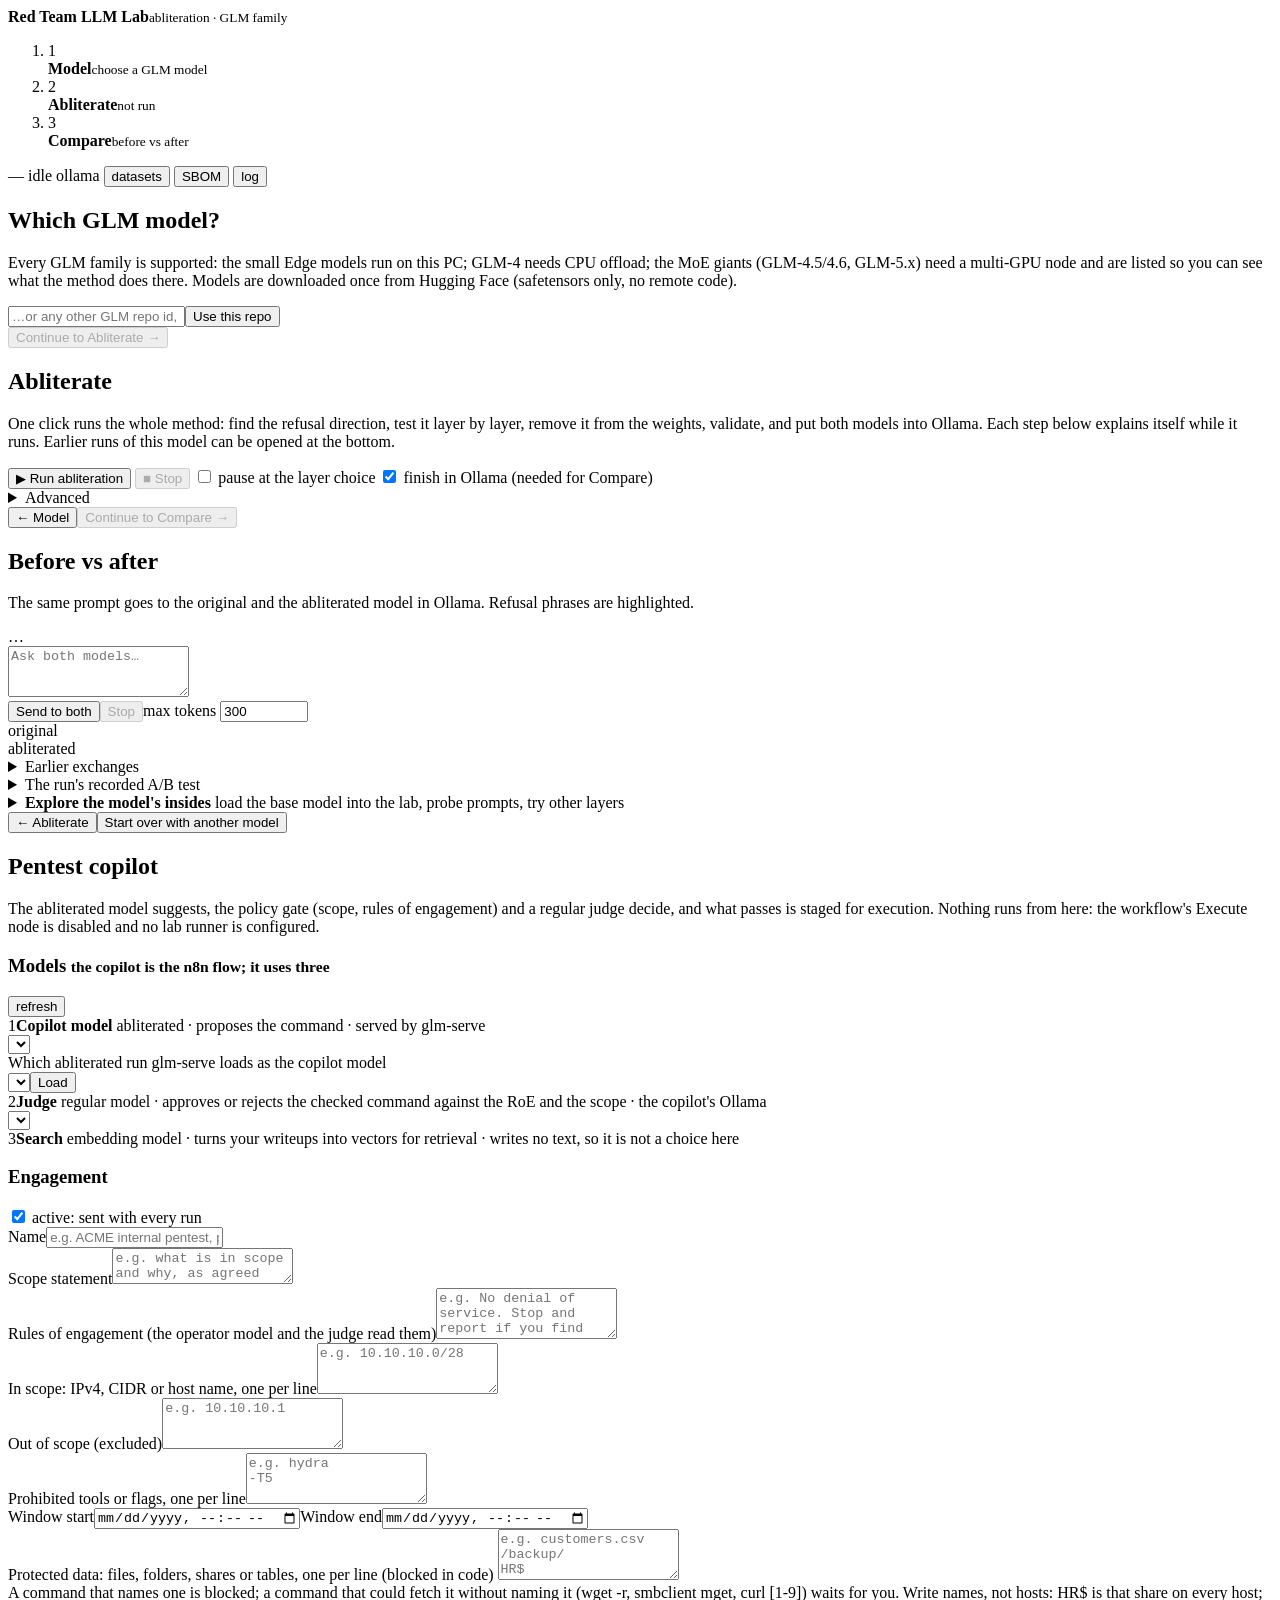
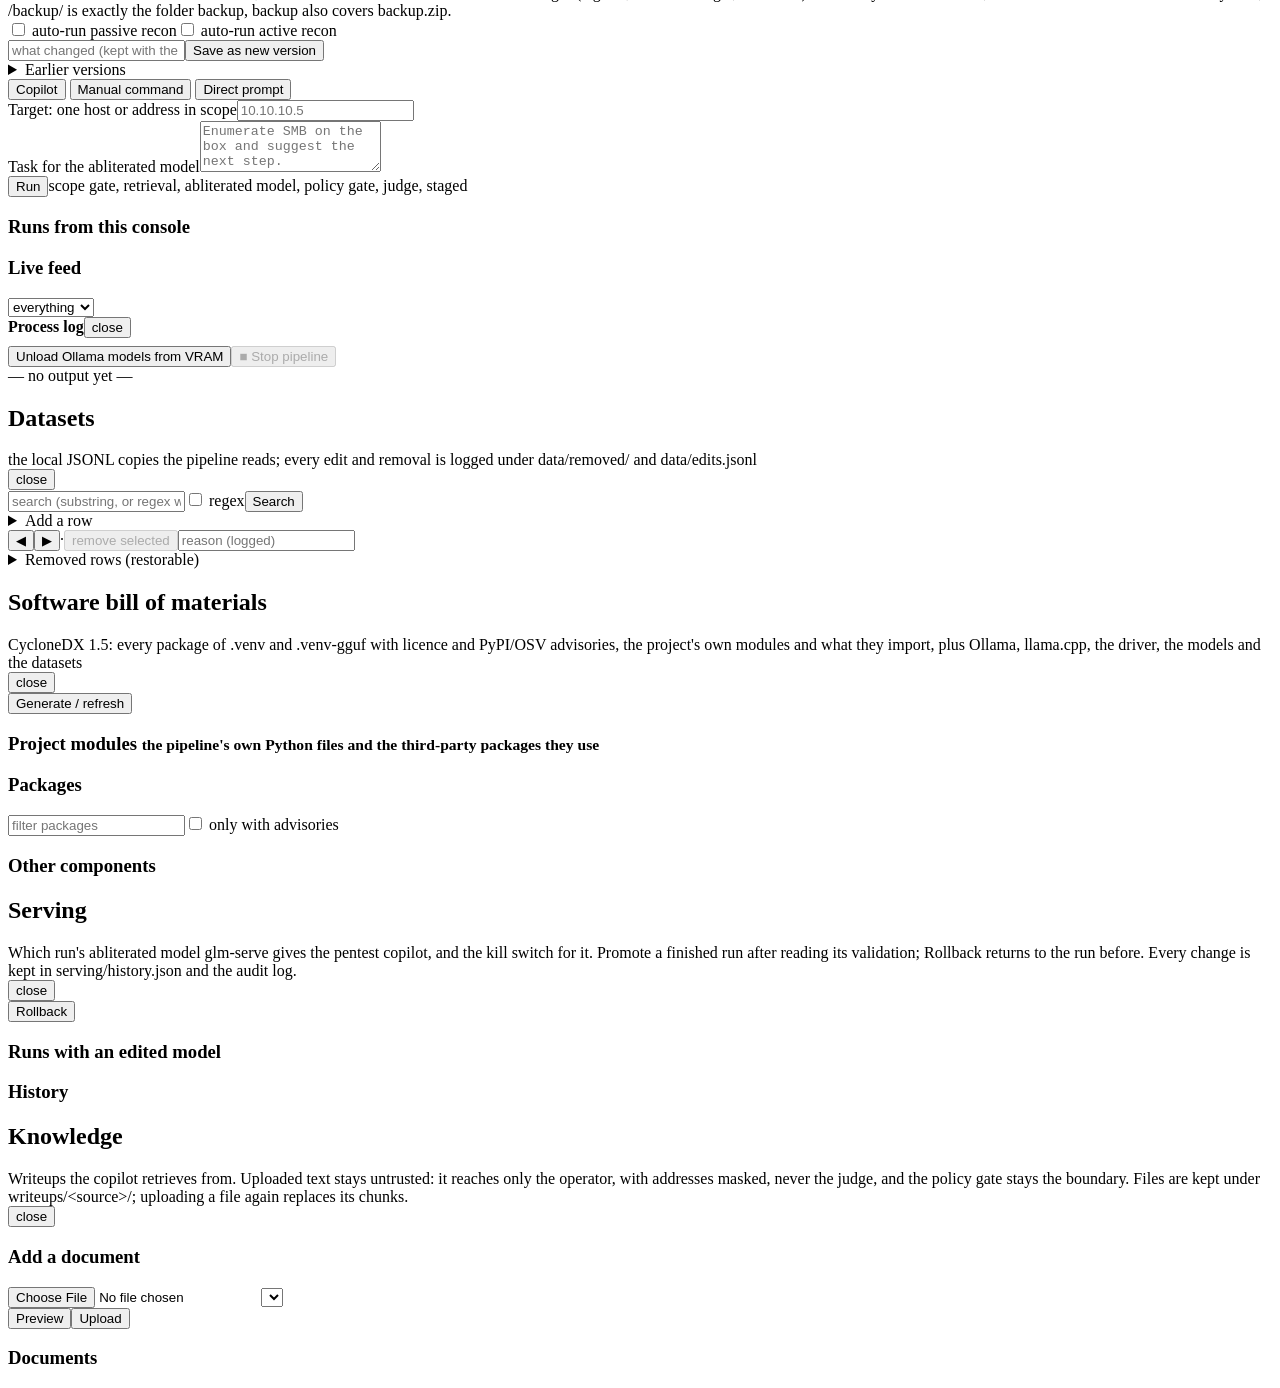
==== commit 1a8b7270: "Docker stack: one file list for every command, 50 MiB uploads, local audit log, GPU sharing Findings" ====
--- a/app/static/index.html
+++ b/app/static/index.html
@@ -61,6 +61,7 @@
         <label class="small">prompts per group <input type="number" id="optTrain" value="256" min="16" max="2048" style="width:80px"></label>
         <label class="small">test prompts <input type="number" id="optTest" value="16" min="4" max="64" style="width:70px"></label>
         <label class="small">layer range <input type="text" id="optRange" value="0.2-0.8" style="width:80px"></label>
+        <label class="small" title="After the scan, also test the best 2 … K layers together: their directions removed as one subspace, one more generation pass each. The rule takes a combination only if it leaves fewer refusals than the best single layer. 0 = off.">combine the best <input type="number" id="optCombine" value="0" min="0" max="8" style="width:60px"> layers (0 = off)</label>
         <label class="small">max new tokens <input type="number" id="optTokens" value="64" min="16" max="256" style="width:70px"></label>
         <label class="small">batch <input type="number" id="optBatch" value="16" min="1" max="64" style="width:60px"></label>
         <label class="small">gen batch <input type="number" id="optGenBatch" value="4" min="1" max="32" style="width:60px"></label>
@@ -118,7 +119,7 @@
     <div class="cp-top">
       <div class="card" id="cpModelsCard">
         <div class="row cp-head"><h3>Models <small>the copilot is the n8n flow; it uses three</small></h3><button class="btn sm" id="cpModelsRefresh" title="ask glm-serve and the copilot's Ollama again">refresh</button></div>
-        <div class="cp-role"><span class="cp-num">1</span><b>Copilot model</b> <span class="small">abliterated · proposes the command · served by glm-serve</span></div>
+        <div class="cp-role"><span class="cp-num">1</span><b>Copilot model</b> <span class="small" id="cpOpRole">abliterated · proposes the command · served by glm-serve</span></div>
         <select id="cpOpModel" class="cp-select" aria-label="copilot model"></select>
         <div class="small" id="cpOpInfo"></div>
         <label class="small" for="cpLoadRun">Which abliterated run glm-serve loads as the copilot model</label>
@@ -185,7 +186,7 @@
         <div class="card"><h3>Runs from this console</h3><div id="cpRuns"></div></div>
       </div>
       <div>
-        <div class="card"><div class="row" style="justify-content:space-between;margin-top:0"><h3>Live feed</h3><select id="cpFeedSrc" aria-label="feed source"><option value="">everything</option><option>copilot</option><option>model</option><option>pipeline</option><option>control</option><option>serving</option></select></div>
+        <div class="card"><div class="row" style="justify-content:space-between;margin-top:0"><h3>Live feed</h3><select id="cpFeedSrc" aria-label="feed source"><option value="">everything</option><option>copilot</option><option>model</option><option>knowledge</option><option class="k8s-only">pipeline</option><option class="k8s-only">control</option><option class="k8s-only">serving</option></select></div>
           <div id="cpFeed" class="cp-events"></div>
         </div>
       </div>
